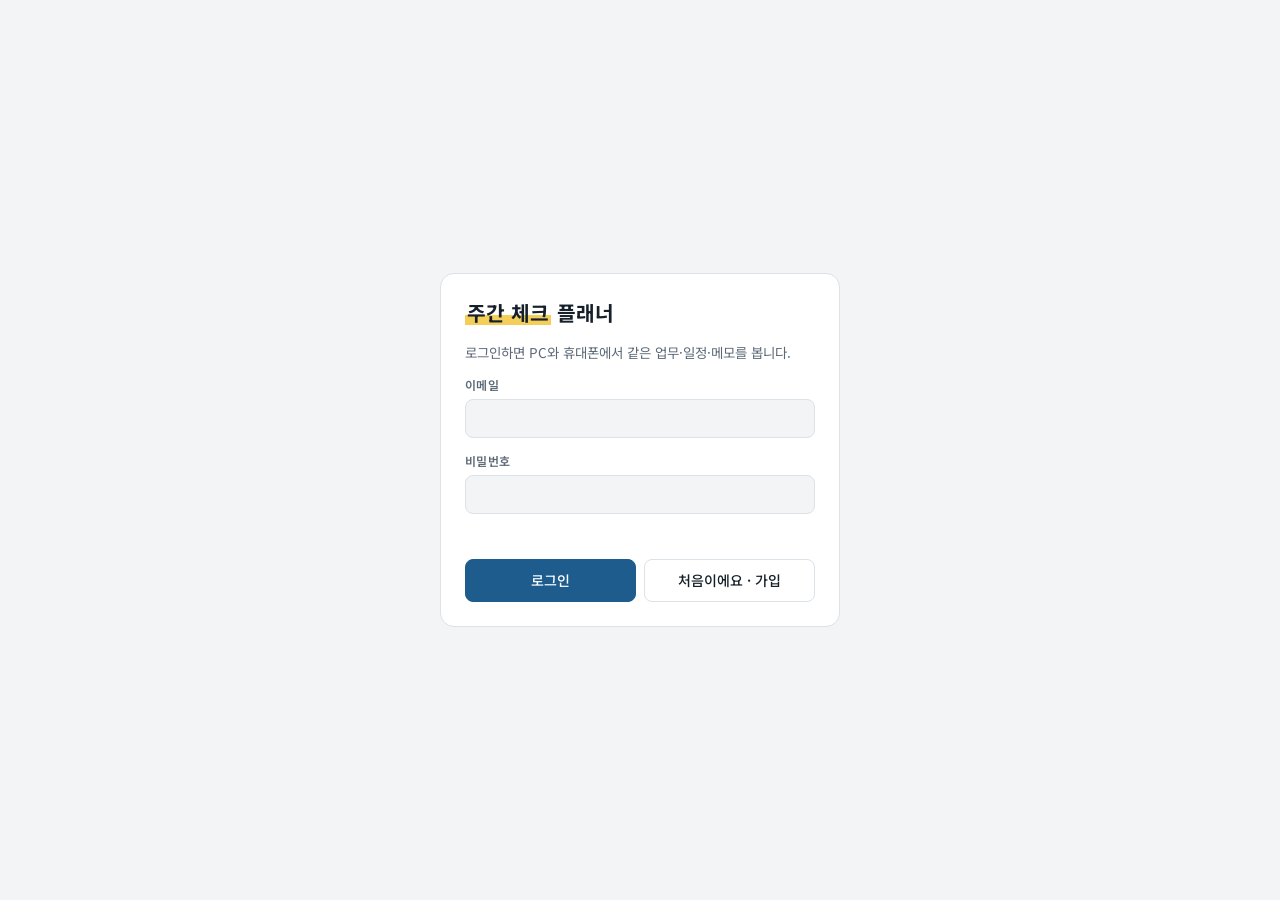
==== docs/index.html @ 3733f7dc "메모 디자인 개편과 리캡 정리본 형식 - 메모 입력창을 둥근 카드형으로, 버튼·목록을 둥글게 - 리캡 제안은 접혀 있다가 등록 버튼으로 펼침, 크기 축소 - 리캡 정리본 서식 표시" ====
<!doctype html>
<html lang="ko">
<head>
<meta charset="utf-8">
<meta name="viewport" content="width=device-width,initial-scale=1,viewport-fit=cover">
<title>주간 체크 플래너</title>
<meta name="description" content="업무·프로젝트·일정·회의 메모를 한곳에서. 마감 전부터 매주 체크리스트에 올라오는 플래너">
<meta name="theme-color" content="#f2f4f6" media="(prefers-color-scheme: light)">
<meta name="theme-color" content="#10151a" media="(prefers-color-scheme: dark)">
<link rel="manifest" href="manifest.webmanifest">
<link rel="icon" type="image/png" href="icons/icon-192.png">
<link rel="apple-touch-icon" href="icons/apple-touch-icon.png">
<meta name="apple-mobile-web-app-capable" content="yes">
<meta name="mobile-web-app-capable" content="yes">
<meta name="apple-mobile-web-app-status-bar-style" content="default">
<meta name="apple-mobile-web-app-title" content="체크 플래너">
<link rel="preconnect" href="https://fonts.googleapis.com">
<link rel="preconnect" href="https://fonts.gstatic.com" crossorigin>
<link rel="stylesheet" href="https://fonts.googleapis.com/css2?family=Noto+Sans+KR:wght@400;500;600;700&display=swap">
<link rel="stylesheet" href="styles.css">
</head>
<body>

<section class="auth" id="auth" hidden>
  <form class="auth-card" id="authForm" novalidate>
    <h1><span class="hl">주간 체크</span> 플래너</h1>
    <p>로그인하면 PC와 휴대폰에서 같은 업무·일정·메모를 봅니다.</p>
    <div class="field">
      <label for="a-email">이메일</label>
      <input type="email" id="a-email" autocomplete="username" required>
    </div>
    <div class="field">
      <label for="a-pw">비밀번호</label>
      <input type="password" id="a-pw" autocomplete="current-password" minlength="8" required>
    </div>
    <div class="auth-msg" id="authMsg" role="status"></div>
    <div class="auth-acts">
      <button type="submit" class="btn primary" id="authLogin">로그인</button>
      <button type="button" class="btn" id="authSignup">처음이에요 · 가입</button>
    </div>
  </form>
</section>

<div class="shell" id="main" hidden>
  <aside class="side" aria-label="메뉴">
    <div class="side-brand"><img src="icons/icon-192.png" alt="" width="28" height="28"><b>주간 체크 플래너</b></div>
    <button class="btn primary side-add js-add" type="button">+ 추가</button>
    <nav class="side-nav" aria-label="화면">
      <button type="button" data-view="home"><svg viewBox="0 0 24 24"><path d="M4 11l8-6.5 8 6.5"/><path d="M6 9.5V19h12V9.5"/></svg><span>홈</span></button>
      <button type="button" data-view="week"><svg viewBox="0 0 24 24"><path d="M4 6h16M4 12h10M4 18h7"/><path d="M15 17l2 2 4-4"/></svg><span>이번 주</span></button>
      <button type="button" data-view="calendar"><svg viewBox="0 0 24 24"><rect x="3.5" y="5" width="17" height="15" rx="2"/><path d="M3.5 10h17M8 3v4M16 3v4"/></svg><span>캘린더</span></button>
      <button type="button" data-view="memos"><svg viewBox="0 0 24 24"><path d="M4 5h16v11H9l-5 4z"/><path d="M8 9h8M8 12h5"/></svg><span>메모</span></button>
    </nav>
    <div class="side-sec">
      <div class="side-sec-head">
        <button type="button" class="side-sec-title" data-view="projects">프로젝트</button>
        <button type="button" class="side-plus" id="sideNewProject" aria-label="새 프로젝트" title="새 프로젝트">+</button>
      </div>
      <div class="side-projects" id="sideProjects"></div>
    </div>
    <div class="side-foot">
      <p class="sync-line"><span class="sync-dot js-sync-dot"></span><span class="js-sync-note">불러오는 중…</span></p>
      <button class="iconbtn js-settings" type="button" aria-label="설정" title="설정">
        <svg viewBox="0 0 24 24" stroke-linecap="round" stroke-linejoin="round"><circle cx="12" cy="12" r="3"/><path d="M19.4 15a1.7 1.7 0 0 0 .3 1.8l.1.1a2 2 0 1 1-2.8 2.8l-.1-.1a1.7 1.7 0 0 0-1.8-.3 1.7 1.7 0 0 0-1 1.5V21a2 2 0 1 1-4 0v-.1a1.7 1.7 0 0 0-1.1-1.5 1.7 1.7 0 0 0-1.8.3l-.1.1a2 2 0 1 1-2.8-2.8l.1-.1a1.7 1.7 0 0 0 .3-1.8 1.7 1.7 0 0 0-1.5-1H3a2 2 0 1 1 0-4h.1a1.7 1.7 0 0 0 1.5-1.1 1.7 1.7 0 0 0-.3-1.8l-.1-.1a2 2 0 1 1 2.8-2.8l.1.1a1.7 1.7 0 0 0 1.8.3H9a1.7 1.7 0 0 0 1-1.5V3a2 2 0 1 1 4 0v.1a1.7 1.7 0 0 0 1 1.5 1.7 1.7 0 0 0 1.8-.3l.1-.1a2 2 0 1 1 2.8 2.8l-.1.1a1.7 1.7 0 0 0-.3 1.8V9a1.7 1.7 0 0 0 1.5 1H21a2 2 0 1 1 0 4h-.1a1.7 1.7 0 0 0-1.5 1z"/></svg>
      </button>
    </div>
  </aside>

  <div class="mainarea">
    <header class="mtop">
      <div class="brand">
        <h1>주간 체크 플래너</h1>
        <p><span class="sync-dot js-sync-dot"></span><span class="js-sync-note">불러오는 중…</span></p>
      </div>
      <button class="iconbtn js-add" type="button" aria-label="추가" title="추가"><svg viewBox="0 0 24 24" stroke-linecap="round"><path d="M12 5v14M5 12h14"/></svg></button>
      <button class="iconbtn js-settings" type="button" aria-label="설정">
        <svg viewBox="0 0 24 24" stroke-linecap="round" stroke-linejoin="round"><circle cx="12" cy="12" r="3"/><path d="M19.4 15a1.7 1.7 0 0 0 .3 1.8l.1.1a2 2 0 1 1-2.8 2.8l-.1-.1a1.7 1.7 0 0 0-1.8-.3 1.7 1.7 0 0 0-1 1.5V21a2 2 0 1 1-4 0v-.1a1.7 1.7 0 0 0-1.1-1.5 1.7 1.7 0 0 0-1.8.3l-.1.1a2 2 0 1 1-2.8-2.8l.1-.1a1.7 1.7 0 0 0 .3-1.8 1.7 1.7 0 0 0-1.5-1H3a2 2 0 1 1 0-4h.1a1.7 1.7 0 0 0 1.5-1.1 1.7 1.7 0 0 0-.3-1.8l-.1-.1a2 2 0 1 1 2.8-2.8l.1.1a1.7 1.7 0 0 0 1.8.3H9a1.7 1.7 0 0 0 1-1.5V3a2 2 0 1 1 4 0v.1a1.7 1.7 0 0 0 1 1.5 1.7 1.7 0 0 0 1.8-.3l.1-.1a2 2 0 1 1 2.8 2.8l-.1.1a1.7 1.7 0 0 0-.3 1.8V9a1.7 1.7 0 0 0 1.5 1H21a2 2 0 1 1 0 4h-.1a1.7 1.7 0 0 0-1.5 1z"/></svg>
      </button>
    </header>

    <div id="banner" class="banner" hidden></div>

    <section id="view-home" class="view">
      <div class="page-head hello">
        <div><h1 id="dashHello">안녕하세요</h1><p id="dashDate"></p></div>
      </div>
      <div id="dashBody" class="home-grid"></div>
    </section>

    <section id="view-week" class="view" hidden>
      <div class="page-head"><h1>이번 주</h1></div>
      <div class="periodbar">
        <button class="navbtn" id="wkPrev" type="button" aria-label="이전 주">‹</button>
        <button class="navbtn" id="wkNext" type="button" aria-label="다음 주">›</button>
        <div class="period">
          <div class="period-label" id="wkLabel"></div>
          <div class="period-meta" id="wkMeta"></div>
        </div>
        <button class="btn ghost" id="wkToday" type="button">이번 주로</button>
      </div>
      <div id="weekBody" class="home-body"></div>
    </section>

    <section id="view-calendar" class="view" hidden>
      <div class="cal-head">
        <button class="btn ghost" id="mToday" type="button">오늘</button>
        <button class="navbtn" id="mPrev" type="button" aria-label="이전">‹</button>
        <button class="navbtn" id="mNext" type="button" aria-label="다음">›</button>
        <h1 class="cal-title" id="mLabel"></h1>
        <span class="spacer"></span>
        <div class="cal-filters" role="group" aria-label="표시할 항목">
          <label class="fchip f-todo"><input type="checkbox" data-cf="todo" checked><span>Todo</span></label>
          <label class="fchip f-event"><input type="checkbox" data-cf="event" checked><span>일정</span></label>
          <label class="fchip f-promo"><input type="checkbox" data-cf="promo"><span>프로모션</span></label>
        </div>
        <div class="seg" role="tablist" aria-label="보기">
          <button type="button" data-calview="month" aria-selected="true">월</button>
          <button type="button" data-calview="week" aria-selected="false">주</button>
        </div>
      </div>
      <div id="cal" class="mcal"></div>
      <div class="agenda" id="agenda"></div>
    </section>

    <section id="view-projects" class="view" hidden>
      <div id="projOverview"></div>
      <div id="projPage" hidden>
        <div class="ppage-head" id="projHead"></div>
        <div class="vtabs" role="tablist" aria-label="보기 방식">
          <button type="button" data-pview="dash" aria-selected="true">대시보드</button>
          <button type="button" data-pview="board" aria-selected="false">보드</button>
          <button type="button" data-pview="table" aria-selected="false">메인 테이블</button>
          <button type="button" data-pview="timeline" aria-selected="false">타임라인</button>
        </div>
        <div class="ptoolbar">
          <button class="btn primary" id="projNewTask" type="button">+ 새 업무</button>
          <input type="search" id="projSearch" placeholder="업무 검색 · #해시태그" aria-label="업무 검색">
          <label class="inline-check" for="hideDone" id="hideDoneWrap"><input type="checkbox" id="hideDone" checked><span>완료 숨기기</span></label>
        </div>
        <div id="projBody" class="proj-body"></div>
      </div>
    </section>

    <section id="view-memos" class="view" hidden>
      <div class="memo-layout" id="memoLayout">
        <aside class="memo-side">
          <button class="btn primary" id="memoNew" type="button">+ 새 메모</button>
          <div id="memoItems" class="memo-items"></div>
        </aside>
        <section class="memo-pane" id="memoPane" hidden>
          <div class="memo-head">
            <button class="navbtn back" id="memoBack" type="button" aria-label="메모 목록으로">‹</button>
            <input type="text" id="memoTitle" class="memo-title" maxlength="80" aria-label="메모 제목">
            <select id="memoProject" aria-label="연결 프로젝트"></select>
            <button class="linkbtn danger" id="memoDelete" type="button">메모 삭제</button>
          </div>
          <div id="memoRecaps" class="memo-recaps"></div>
          <div id="memoStream" class="memo-stream" aria-live="polite"></div>
          <div class="composer">
            <textarea id="memoInput" rows="2" aria-label="메모 입력 (엔터로 보내기, Shift+엔터로 줄바꿈)"></textarea>
            <div class="composer-bar">
              <button class="composer-tool" id="memoRecapCopy" type="button" title="Claude 데스크톱에 붙여 넣을 리캡 요청 문구를 복사합니다"><svg viewBox="0 0 24 24" aria-hidden="true"><path d="M12 5v14M5 12h14"/></svg><span>리캡 문구 복사</span></button>
              <span class="spacer"></span>
              <button class="send-btn" id="memoSend" type="button" aria-label="보내기" title="보내기 (엔터)" disabled><svg viewBox="0 0 24 24" aria-hidden="true"><path d="M12 19V5M6 11l6-6 6 6"/></svg></button>
            </div>
          </div>
          <div class="recap-hint" id="recapHint"></div>
        </section>
        <div class="memo-empty" id="memoEmpty">
          <div class="empty"><strong>회의하면서 바로 적어 두세요</strong><p>메모방을 하나 만들고 엔터만 치면 한 줄씩 쌓입니다. 각 줄은 업무나 일정으로 바로 보낼 수 있고, Claude에게 리캡을 부탁하면 정리와 등록 제안이 여기 붙습니다.</p></div>
        </div>
      </div>
    </section>
  </div>

  <nav class="bottom-nav" aria-label="화면">
    <button type="button" data-view="home"><svg viewBox="0 0 24 24"><path d="M4 11l8-6.5 8 6.5"/><path d="M6 9.5V19h12V9.5"/></svg><span>홈</span></button>
    <button type="button" data-view="week"><svg viewBox="0 0 24 24"><path d="M4 6h16M4 12h10M4 18h7"/><path d="M15 17l2 2 4-4"/></svg><span>이번 주</span></button>
    <button type="button" data-view="calendar"><svg viewBox="0 0 24 24"><rect x="3.5" y="5" width="17" height="15" rx="2"/><path d="M3.5 10h17M8 3v4M16 3v4"/></svg><span>캘린더</span></button>
    <button type="button" data-view="projects"><svg viewBox="0 0 24 24"><rect x="3.5" y="4" width="5" height="16" rx="1.5"/><rect x="10" y="4" width="5" height="10" rx="1.5"/><rect x="16.5" y="4" width="4" height="13" rx="1.5"/></svg><span>프로젝트</span></button>
    <button type="button" data-view="memos"><svg viewBox="0 0 24 24"><path d="M4 5h16v11H9l-5 4z"/><path d="M8 9h8M8 12h5"/></svg><span>메모</span></button>
  </nav>
</div>

<dialog id="sheet" aria-label="편집"></dialog>
<div id="toast" class="toast" role="status" hidden></div>

<script src="vendor/supabase.js"></script>
<script src="config.js"></script>
<script type="module" src="js/main.js"></script>
</body>
</html>
---- docs/styles.css ----
/* Layout: desktop = left sidebar (views + projects) and a fluid work area; phones = top bar,
   one column, bottom tab bar. Work-management look: colored groups, filled status cells,
   Google-style calendar grids. */
:root {
  --bg: #f2f4f6; --surface: #ffffff; --ink: #16202a; --muted: #5b6977; --line: #dbe2e8;
  --accent: #1d5c8c; --accent-ink: #ffffff; --soft: #e6eef5; --mark: #f3cf5a;
  --late: #bf3d2a; --late-soft: #fbe9e5; --ok: #2b7a52;
  --tag-teal: #127c86; --tag-amber: #b67b0c; --tag-rose: #c03d68; --tag-violet: #6648bd; --tag-slate: #56687a;
  --tag-blue: #2a66c2; --tag-green: #2f7f45; --tag-orange: #c45a17; --tag-brown: #85563a;
  --on-tag: #ffffff;
  --st-todo: #8a96a3; --st-doing: #2f72c4; --st-stuck: #cc4a40; --st-done: #23946c; --on-st: #ffffff;
  --sat: #2f6fc0; --sun: #c8402f;
  --f-body: "Noto Sans KR", "Apple SD Gothic Neo", "Malgun Gothic", system-ui, sans-serif;
  --f-mono: "Noto Sans KR", "Apple SD Gothic Neo", "Malgun Gothic", system-ui, sans-serif; /* one family everywhere; digits use tabular-nums */
  --r: 10px;
  color-scheme: light;
}
@media (prefers-color-scheme: dark) {
  :root {
    --bg: #10151a; --surface: #172028; --ink: #e5ebf0; --muted: #94a3b1; --line: #2a3641;
    --accent: #6ea9d9; --accent-ink: #0b1620; --soft: #1d2a35; --mark: #6f5a1a;
    --late: #f07b64; --late-soft: #3a211c; --ok: #62c38d;
    --tag-teal: #3fb4bd; --tag-amber: #e0a93a; --tag-rose: #e46a92; --tag-violet: #9b85ea; --tag-slate: #8fa1b3;
    --tag-blue: #6fa3ec; --tag-green: #69c07f; --tag-orange: #ee8f52; --tag-brown: #c99a78;
    --on-tag: #0d1419;
    --st-todo: #7d8a97; --st-doing: #5b98e6; --st-stuck: #e36a5f; --st-done: #3fb487; --on-st: #0b1620;
    --sat: #79a8e8; --sun: #f08a77;
    color-scheme: dark;
  }
}
* { box-sizing: border-box; }
html { -webkit-text-size-adjust: 100%; font-size: 15px; }
body { margin: 0; background: var(--bg); color: var(--ink); font-family: var(--f-body); font-size: 14px; line-height: 1.5; -webkit-tap-highlight-color: transparent; }
button, input, select, textarea { font: inherit; color: inherit; }
button { cursor: pointer; }
:focus-visible { outline: 2px solid var(--accent); outline-offset: 2px; }
[hidden] { display: none !important; }
h1, h2, h3, h4 { text-wrap: balance; }

/* ---------- primitives ---------- */
.btn { border: 1px solid var(--line); background: var(--surface); padding: 7px 14px; border-radius: 8px; font-weight: 500; }
.btn.primary { background: var(--accent); border-color: var(--accent); color: var(--accent-ink); }
.btn.ghost { background: transparent; }
.btn.danger { color: var(--late); border-color: var(--late); background: transparent; }
.btn.danger.armed { background: var(--late); color: var(--surface); }
.btn:disabled { opacity: .5; cursor: default; }
a.btn { text-decoration: none; color: var(--ink); display: inline-block; }
.iconbtn { width: 36px; height: 36px; border-radius: 8px; border: 1px solid var(--line); background: var(--surface); display: grid; place-items: center; padding: 0; flex: none; }
.iconbtn svg { width: 18px; height: 18px; stroke: var(--ink); fill: none; stroke-width: 1.8; }
.navbtn { width: 34px; height: 34px; border-radius: 8px; border: 1px solid var(--line); background: var(--surface); font-size: 1.1rem; line-height: 1; flex: none; }
.linkbtn { border: 0; background: none; padding: 2px 4px; color: var(--accent); font-size: .84rem; font-weight: 500; border-radius: 6px; }
.linkbtn:hover { text-decoration: underline; }
.linkbtn.danger { color: var(--late); }
.linkbtn.armed { background: var(--late); color: var(--surface); text-decoration: none; padding: 2px 8px; }
.quiet { color: var(--muted); font-size: .86rem; margin: 0; }
.quiet.center { text-align: center; padding: 24px 0; }
.spacer { flex: 1; }
.dot { flex: none; width: 8px; height: 8px; border-radius: 50%; background: var(--c, var(--tag-teal)); }
.dot.big { width: 12px; height: 12px; }
.dot.all { background: var(--muted); }
.pill { font-size: .74rem; padding: 1px 7px; border-radius: 999px; border: 1px solid var(--line); white-space: nowrap; }
.pill.weekly { border-color: var(--accent); color: var(--accent); }
.pill.proj, .pill.grp { background: var(--soft); color: var(--ink); }
.pill.st-doing { border-color: var(--st-doing); color: var(--st-doing); }
.pill.st-stuck { border-color: var(--st-stuck); color: var(--st-stuck); }
.pill.late { border-color: var(--late); color: var(--late); }
.pill.pr-3 { border-color: var(--late); color: var(--late); }
.pill.pr-2 { border-color: var(--tag-amber); color: var(--tag-amber); }
.pill.recap-pill { border-color: var(--tag-amber); color: var(--tag-amber); }
.dday { font-family: var(--f-mono); font-size: .76rem; padding: 1px 7px; border-radius: 999px; background: var(--soft); color: var(--ink); white-space: nowrap; }
.dday.late { background: var(--late); color: var(--surface); }
.dday.today { background: var(--mark); color: var(--ink); }
.banner { background: var(--soft); border: 1px solid var(--line); border-radius: var(--r); padding: 10px 14px; font-size: .88rem; margin-bottom: 14px; }
.banner.warn { background: var(--late-soft); border-color: var(--late); }
.toast { position: fixed; left: 50%; transform: translateX(-50%); bottom: calc(24px + env(safe-area-inset-bottom, 0px)); background: var(--ink); color: var(--bg); padding: 10px 16px; border-radius: 10px; font-size: .9rem; z-index: 50; max-width: calc(100vw - 32px); }
.empty { background: var(--surface); border: 1px dashed var(--line); border-radius: var(--r); padding: 28px 20px; text-align: center; color: var(--muted); display: grid; gap: 12px; justify-items: center; }
.empty strong { color: var(--ink); font-size: 1.02rem; }
.empty p { margin: 0; max-width: 52ch; }
.empty .acts { display: flex; gap: 8px; flex-wrap: wrap; justify-content: center; }
.inline-check { display: inline-flex; gap: 6px; align-items: center; font-size: .88rem; color: var(--muted); cursor: pointer; }
.inline-check input { accent-color: var(--accent); width: 16px; height: 16px; }
.c-teal { --c: var(--tag-teal); } .c-amber { --c: var(--tag-amber); } .c-rose { --c: var(--tag-rose); } .c-violet { --c: var(--tag-violet); } .c-slate { --c: var(--tag-slate); }
.c-blue { --c: var(--tag-blue); } .c-green { --c: var(--tag-green); } .c-orange { --c: var(--tag-orange); } .c-brown { --c: var(--tag-brown); }
* { font-variant-numeric: tabular-nums; }
.sync-dot { width: 7px; height: 7px; border-radius: 50%; background: var(--muted); flex: none; }
.sync-dot.ok { background: var(--ok); } .sync-dot.wait { background: var(--tag-amber); } .sync-dot.err { background: var(--late); }

/* ---------- shell ---------- */
.shell { min-height: 100dvh; }
.side { display: none; }
.bottom-nav { display: none; }
.mainarea { min-width: 0; padding-top: calc(16px + env(safe-area-inset-top, 0px)); padding-bottom: calc(40px + env(safe-area-inset-bottom, 0px)); padding-left: max(16px, env(safe-area-inset-left, 0px)); padding-right: max(16px, env(safe-area-inset-right, 0px)); }
.view { min-width: 0; }
.mtop { display: flex; align-items: center; gap: 10px; margin-bottom: 14px; }
.mtop .brand { flex: 1; min-width: 0; }
.mtop h1 { margin: 0; font-size: 1.15rem; font-weight: 700; }
.mtop p { margin: 0; color: var(--muted); font-size: .8rem; display: flex; align-items: center; gap: 6px; }
.page-head { display: flex; align-items: center; gap: 10px; margin-bottom: 16px; flex-wrap: wrap; }
.page-head h1, .page-head h2 { margin: 0; font-size: 1.5rem; font-weight: 700; letter-spacing: -.01em; }
.page-head.hello p { margin: 2px 0 0; color: var(--muted); }

@media (min-width: 900px) {
  .shell { display: grid; grid-template-columns: 250px minmax(0, 1fr); }
  .side { display: flex; flex-direction: column; gap: 14px; position: sticky; top: 0; height: 100dvh; overflow-y: auto; background: var(--surface); border-right: 1px solid var(--line); padding: 18px 12px 14px; }
  .mtop { display: none; }
  .mainarea { padding: 26px 32px 48px; }
}
.side-brand { display: flex; align-items: center; gap: 10px; padding: 0 6px; font-size: .98rem; }
.side-brand img { border-radius: 7px; }
.side-add { width: 100%; padding-block: 9px; }
.side-nav { display: grid; gap: 2px; }
.side-nav button, .side-proj { display: flex; align-items: center; gap: 10px; width: 100%; background: none; border: 0; padding: 8px 10px; border-radius: 8px; text-align: left; color: var(--ink); }
.side-nav svg { width: 18px; height: 18px; fill: none; stroke: currentColor; stroke-width: 1.8; stroke-linecap: round; stroke-linejoin: round; }
.side-nav button:hover, .side-proj:hover { background: var(--bg); }
.side-nav button[aria-current="true"], .side-proj.on { background: var(--soft); color: var(--accent); font-weight: 600; }
.side-sec { display: grid; gap: 2px; }
.side-sec-head { display: flex; align-items: center; padding: 0 4px 0 0; }
.side-sec-title { flex: 1; background: none; border: 0; text-align: left; font-size: .78rem; color: var(--muted); letter-spacing: .06em; padding: 6px 10px; font-weight: 600; border-radius: 6px; }
.side-sec-title[aria-current="true"] { color: var(--accent); }
.side-plus { width: 26px; height: 26px; border-radius: 6px; border: 1px solid var(--line); background: var(--surface); color: var(--muted); line-height: 1; }
.side-proj-name { flex: 1; min-width: 0; overflow: hidden; text-overflow: ellipsis; white-space: nowrap; }
.side-count { font-family: var(--f-mono); font-size: .74rem; color: var(--muted); }
.side-foot { margin-top: auto; display: flex; align-items: center; gap: 8px; padding: 8px 4px 0; border-top: 1px solid var(--line); }
.sync-line { flex: 1; margin: 0; font-size: .78rem; color: var(--muted); display: flex; align-items: center; gap: 6px; }

@media (max-width: 899px) {
  .mainarea { padding-bottom: calc(86px + env(safe-area-inset-bottom, 0px)); }
  .bottom-nav { display: grid; grid-template-columns: repeat(5, 1fr); position: fixed; left: 0; right: 0; bottom: 0; z-index: 30; background: var(--surface); border-top: 1px solid var(--line); padding: 6px max(6px, env(safe-area-inset-right, 0px)) calc(6px + env(safe-area-inset-bottom, 0px)) max(6px, env(safe-area-inset-left, 0px)); }
  .bottom-nav button { display: flex; flex-direction: column; align-items: center; gap: 2px; background: none; border: 0; padding: 6px 0; border-radius: 10px; font-size: 11px; color: var(--muted); }
  .bottom-nav svg { width: 22px; height: 22px; fill: none; stroke: currentColor; stroke-width: 1.8; stroke-linecap: round; stroke-linejoin: round; }
  .bottom-nav button[aria-current="true"] { color: var(--accent); background: var(--soft); font-weight: 600; }
  .toast { bottom: calc(86px + env(safe-area-inset-bottom, 0px)); }
}

/* ---------- task rows (이번 주, lists) ---------- */
.group { display: grid; gap: 6px; }
.group + .group { margin-top: 18px; }
.group-head { display: flex; align-items: baseline; gap: 8px; font-size: .8rem; font-weight: 600; letter-spacing: .06em; color: var(--muted); padding-left: 2px; }
.group-head .count { font-family: var(--f-mono); font-weight: 500; }
.group-head.late { color: var(--late); }
.group-note { font-weight: 400; letter-spacing: 0; }
.row { display: flex; align-items: center; gap: 12px; background: var(--surface); border: 1px solid var(--line); border-radius: var(--r); padding: 10px 12px; }
.row.late { border-color: color-mix(in srgb, var(--late) 45%, var(--line)); }
.check { flex: none; width: 24px; height: 24px; border-radius: 7px; border: 2px solid var(--muted); background: transparent; display: grid; place-items: center; padding: 0; transition: background .15s, border-color .15s; }
.check svg { width: 14px; height: 14px; stroke: var(--accent-ink); opacity: 0; }
.check[aria-pressed="true"] { background: var(--accent); border-color: var(--accent); }
.check[aria-pressed="true"] svg { opacity: 1; }
.check.weekly { border-radius: 50%; }
.row-main { flex: 1 1 auto; min-width: 0; cursor: pointer; }
.row-title { font-weight: 500; display: flex; align-items: center; gap: 8px; min-width: 0; }
.row-title span.t { overflow-wrap: anywhere; }
.row.is-checked .row-title span.t { color: var(--muted); }
.row.is-done .row-title span.t { text-decoration: line-through; color: var(--muted); }
.row-meta { display: flex; flex-wrap: wrap; gap: 4px 10px; color: var(--muted); font-size: .82rem; margin-top: 2px; font-variant-numeric: tabular-nums; align-items: center; }
.finish { flex: none; border: 1px solid var(--line); background: transparent; border-radius: 8px; padding: 5px 10px; font-size: .82rem; color: var(--muted); }
.finish:hover { color: var(--ok); border-color: var(--ok); }
.periodbar { display: flex; align-items: center; gap: 10px; flex-wrap: wrap; }
.period { flex: 1 1 220px; min-width: 0; }
.period-label { font-size: 1.1rem; font-weight: 600; }
.period-label .hl, .auth-card h1 .hl { background: linear-gradient(transparent 60%, var(--mark) 60%, var(--mark) 92%, transparent 92%); padding: 0 2px; }
.period-meta { color: var(--muted); font-size: .85rem; font-variant-numeric: tabular-nums; }
.wkno { font-family: var(--f-mono); font-size: .78rem; color: var(--muted); letter-spacing: .04em; }
.home-body { display: grid; gap: 22px; margin-top: 14px; }
.sched, .week-tasks { display: grid; gap: 6px; }
.day { display: grid; grid-template-columns: 52px minmax(0, 1fr); gap: 10px; align-items: start; }
.day-label { border: 1px solid var(--line); background: var(--surface); border-radius: 10px; padding: 6px 0; display: grid; justify-items: center; line-height: 1.15; }
.day-label .dow { font-size: 11px; color: var(--muted); }
.day-label .dow.sun { color: var(--sun); }
.day-label .dnum { font-family: var(--f-mono); font-size: 1.05rem; }
.day.is-today .day-label { background: var(--accent); border-color: var(--accent); color: var(--accent-ink); }
.day.is-today .day-label .dow { color: inherit; }
.day-list { display: grid; gap: 6px; min-width: 0; }
.day-list > .quiet { padding: 10px 0; }
.ev-row { display: flex; gap: 12px; align-items: flex-start; text-align: left; width: 100%; background: var(--surface); border: 1px solid var(--line); border-radius: var(--r); padding: 9px 12px; }
.ev-row.ext { background: transparent; border-style: dashed; cursor: default; }
.ev-time { font-family: var(--f-mono); font-size: .78rem; color: var(--muted); min-width: 84px; padding-top: 2px; font-variant-numeric: tabular-nums; }
.ev-main { display: grid; gap: 2px; min-width: 0; }
.ev-title { display: flex; gap: 8px; align-items: center; font-weight: 500; overflow-wrap: anywhere; }
.ev-meta { font-size: .8rem; color: var(--muted); }
.mini-row { display: flex; gap: 10px; align-items: center; width: 100%; text-align: left; border: 1px solid var(--line); background: var(--bg); border-radius: 8px; padding: 8px 10px; }
.mini-row.ext { border-style: dashed; cursor: default; }
.mini-row.done .mini-title { text-decoration: line-through; color: var(--muted); }
.mini-time { font-family: var(--f-mono); font-size: .76rem; color: var(--muted); min-width: 56px; }
.mini-title { flex: 1; min-width: 0; overflow-wrap: anywhere; }

/* ---------- dashboards ---------- */
.dash { display: grid; gap: 16px; }
.dash-top { display: grid; grid-template-columns: minmax(0, 1.35fr) minmax(0, 1fr); gap: 16px; }
.dash-row { display: grid; grid-template-columns: repeat(2, minmax(0, 1fr)); gap: 16px; }
.widget { background: var(--surface); border: 1px solid var(--line); border-radius: 12px; padding: 16px; display: grid; gap: 12px; align-content: start; min-width: 0; }
.widget h3 { margin: 0; font-size: 1rem; }
.widget h4, .sub-h { margin: 4px 0 0; font-size: .82rem; color: var(--muted); font-weight: 600; }
.wx-head { display: flex; align-items: center; gap: 8px; }
.wx-now { display: grid; grid-template-columns: auto 1fr; gap: 6px 14px; align-items: center; }
.wx-icon svg { width: 24px; height: 24px; fill: none; stroke: var(--accent); stroke-width: 1.6; stroke-linecap: round; stroke-linejoin: round; }
.wx-icon.big svg { width: 54px; height: 54px; }
.wx-temp { display: grid; }
.wx-temp > b { font-size: 2.2rem; line-height: 1.1; font-variant-numeric: tabular-nums; }
.wx-temp span { color: var(--muted); font-size: .88rem; }
.wx-range { grid-column: 1 / -1; font-size: .84rem; color: var(--muted); }
.wx-days { display: grid; grid-template-columns: repeat(3, 1fr); gap: 8px; }
.wx-day { background: var(--bg); border-radius: 10px; padding: 8px 4px; display: grid; justify-items: center; gap: 2px; font-size: .82rem; }
.wx-hl { font-variant-numeric: tabular-nums; }
.wx-pop { color: var(--muted); font-size: .74rem; }
.week-sum { display: flex; align-items: center; gap: 20px; flex-wrap: wrap; }
.ring { position: relative; width: 96px; height: 96px; flex: none; }
.ring svg { width: 100%; height: 100%; transform: rotate(-90deg); }
.ring circle { fill: none; stroke-width: 5; }
.ring-bg { stroke: var(--soft); }
.ring-fg { stroke: var(--accent); stroke-linecap: round; }
.ring b { position: absolute; inset: 0; display: grid; place-items: center; font-size: 1.25rem; font-variant-numeric: tabular-nums; }
.week-nums { display: grid; grid-template-columns: repeat(2, minmax(90px, auto)); gap: 8px 22px; }
.wn { display: grid; }
.wn b { font-size: 1.3rem; font-variant-numeric: tabular-nums; }
.wn span { font-size: .78rem; color: var(--muted); }
.wn.late b { color: var(--late); }
.hbars { display: grid; gap: 6px; }
.hbar { display: grid; grid-template-columns: minmax(80px, 200px) minmax(0, 1fr) 48px; gap: 12px; align-items: center; background: none; border: 0; padding: 6px; border-radius: 8px; text-align: left; }
button.hbar:hover { background: var(--bg); }
.hbar-label { display: flex; align-items: center; gap: 8px; min-width: 0; overflow: hidden; white-space: nowrap; text-overflow: ellipsis; font-size: .9rem; }
.hbar-num { font-family: var(--f-mono); font-size: .8rem; color: var(--muted); text-align: right; }
.battery { display: flex; align-items: stretch !important; height: 14px; border-radius: 4px; overflow: hidden; background: var(--soft); gap: 1px; min-width: 0; }
.battery .seg { font-size: 11px; color: var(--on-st); display: grid; place-items: center; min-width: 4px; }
.seg.st-todo, .sw.st-todo, .vbar-fill.st-todo { background: var(--st-todo); }
.seg.st-doing, .sw.st-doing { background: var(--st-doing); }
.seg.st-stuck, .sw.st-stuck { background: var(--st-stuck); }
.seg.st-done, .sw.st-done { background: var(--st-done); }
.kpis { display: grid; grid-template-columns: repeat(auto-fit, minmax(140px, 1fr)); gap: 12px; }
.kpi { background: var(--surface); border: 1px solid var(--line); border-radius: 12px; padding: 14px 16px; display: grid; gap: 2px; }
.kpi-label { font-size: .84rem; color: var(--muted); }
.kpi-num { font-size: 2rem; font-weight: 600; font-variant-numeric: tabular-nums; line-height: 1.2; }
.kpi.st-doing .kpi-num { color: var(--st-doing); } .kpi.st-stuck .kpi-num { color: var(--st-stuck); } .kpi.st-done .kpi-num { color: var(--st-done); }
.donut-wrap { display: flex; gap: 22px; align-items: center; flex-wrap: wrap; }
.donut circle { fill: none; stroke-width: 6; }
.donut-bg { stroke: var(--soft); }
.donut-seg.st-todo { stroke: var(--st-todo); } .donut-seg.st-doing { stroke: var(--st-doing); } .donut-seg.st-stuck { stroke: var(--st-stuck); } .donut-seg.st-done { stroke: var(--st-done); }
.donut-num { fill: var(--ink); font-size: 7px; font-weight: 700; text-anchor: middle; font-family: var(--f-body); }
.legend-list { list-style: none; margin: 0; padding: 0; display: grid; gap: 6px; min-width: 140px; }
.legend-list li { display: flex; gap: 8px; align-items: center; font-size: .88rem; }
.legend-list .sw { width: 12px; height: 12px; border-radius: 3px; }
.legend-list b { margin-left: auto; font-variant-numeric: tabular-nums; }
.vbars { display: flex; gap: 14px; align-items: stretch; }
.vbar { flex: 1; display: grid; grid-template-rows: auto 120px auto; justify-items: center; gap: 4px; }
.vbar b { font-variant-numeric: tabular-nums; }
.vbar-track { width: min(44px, 100%); background: var(--soft); border-radius: 6px; display: flex; align-items: flex-end; overflow: hidden; }
.vbar-fill { width: 100%; background: var(--st-todo); border-radius: 6px 6px 0 0; }
.vbar.late .vbar-fill { background: var(--late); } .vbar.now .vbar-fill { background: var(--st-doing); } .vbar.muted .vbar-fill { background: var(--line); }
.vbar-label { font-size: .78rem; color: var(--muted); }
.dash-late { display: grid; gap: 6px; }

/* ---------- projects ---------- */
.pcards { display: grid; grid-template-columns: repeat(auto-fill, minmax(260px, 1fr)); gap: 14px; }
.pcard { background: var(--surface); border: 1px solid var(--line); border-radius: 12px; padding: 16px; display: grid; gap: 10px; text-align: left; }
.pcard:hover { border-color: var(--accent); }
.pcard-head { display: flex; align-items: center; gap: 8px; }
.pcard-name { font-weight: 600; font-size: 1.05rem; overflow-wrap: anywhere; }
.pcard-meta { display: flex; flex-wrap: wrap; gap: 6px; align-items: center; font-size: .82rem; color: var(--muted); }
.pcard-next { font-size: .8rem; color: var(--muted); overflow: hidden; text-overflow: ellipsis; white-space: nowrap; }
.archived { margin-top: 20px; }
.archived summary { cursor: pointer; color: var(--muted); font-size: .9rem; margin-bottom: 10px; }
.ppage-head { display: flex; align-items: center; gap: 10px; flex-wrap: wrap; }
.ppage-head h2 { margin: 0; font-size: 1.5rem; font-weight: 700; overflow-wrap: anywhere; }
.vtabs { display: flex; gap: 2px; border-bottom: 1px solid var(--line); margin-top: 12px; overflow-x: auto; }
.vtabs button { background: none; border: 0; padding: 9px 14px; color: var(--muted); font-weight: 500; white-space: nowrap; border-radius: 8px 8px 0 0; }
.vtabs button:hover { color: var(--ink); background: var(--soft); }
.vtabs button[aria-selected="true"] { color: var(--ink); font-weight: 600; box-shadow: inset 0 -2px 0 var(--accent); }
.ptoolbar { display: flex; gap: 10px; align-items: center; flex-wrap: wrap; margin: 14px 0; }
.ptoolbar input[type=search] { flex: 0 1 260px; min-width: 0; border: 1px solid var(--line); background: var(--surface); border-radius: 8px; padding: 7px 12px; }
.proj-body { min-width: 0; }
.mtable { display: grid; gap: 28px; }
.mgroup { min-width: 0; }
.mg-head { display: flex; align-items: center; gap: 6px; margin-bottom: 6px; }
.mg-toggle { width: 28px; height: 28px; border: 0; background: none; color: var(--c); font-size: 1.15rem; border-radius: 6px; }
.mg-toggle:hover { background: var(--soft); }
.mg-name { color: var(--c); font-weight: 700; font-size: 1.08rem; border: 1px solid transparent; background: transparent; border-radius: 6px; padding: 2px 6px; min-width: 4ch; max-width: min(420px, 60vw); field-sizing: content; width: 14ch; }
@supports (field-sizing: content) { .mg-name { width: auto; } }
.mg-name:hover, .mg-name:focus { border-color: var(--line); background: var(--surface); }
.mg-name.static { width: auto; }
.mg-count { font-size: .82rem; color: var(--muted); }
.mgroup.collapsed .mg-head { padding: 8px 6px; background: var(--surface); border: 1px solid var(--line); border-left: 6px solid var(--c); border-radius: 8px; }
.mg-table { background: var(--surface); border: 1px solid var(--line); border-left: 6px solid var(--c); border-radius: 8px; overflow: hidden; }
.mgroup.drop-into .mg-table { outline: 2px solid var(--accent); outline-offset: 2px; }
.mrow { display: grid; grid-template-columns: 22px 34px minmax(200px, 1fr) 128px 100px 180px 124px; align-items: stretch; min-height: 42px; border-bottom: 1px solid var(--line); position: relative; }
.mrow > * { display: flex; align-items: center; min-width: 0; }
.mrow > * + * { border-left: 1px solid var(--line); }
.mrow > .grip + .check, .mrow > .grip + span { border-left: 0; }
.mhead { min-height: 34px; font-size: .78rem; color: var(--muted); }
.mhead > span { justify-content: center; }
.mhead > span:nth-child(3) { justify-content: flex-start; padding-left: 10px; }
.mrow .check { margin: auto; }
.grip { justify-content: center; color: var(--muted); opacity: .0; cursor: grab; touch-action: none; }
.grip svg { width: 8px; height: 14px; fill: currentColor; }
.mrow:hover .grip { opacity: .7; }
.mtitle { gap: 6px; padding: 4px 10px; flex-wrap: wrap; }
.mtitle-btn { border: 0; background: none; padding: 2px 0; text-align: left; font-weight: 500; overflow-wrap: anywhere; color: var(--ink); }
.mtitle-btn:hover { color: var(--accent); }
.memo-mark { font-size: 11px; color: var(--muted); border: 1px dashed var(--line); border-radius: 4px; padding: 0 4px; }
.mrow.is-done .mtitle-btn { text-decoration: line-through; color: var(--muted); }
.stcell, .prcell { appearance: none; -webkit-appearance: none; border: 0; border-radius: 0; width: 100%; height: 100%; text-align: center; text-align-last: center; font-weight: 600; font-size: .86rem; padding: 0 6px; cursor: pointer; }
.stcell.st-todo { background: var(--st-todo); color: var(--on-st); }
.stcell.st-doing { background: var(--st-doing); color: var(--on-st); }
.stcell.st-stuck { background: var(--st-stuck); color: var(--on-st); }
.stcell.st-done { background: var(--st-done); color: var(--on-st); }
.prcell { background: transparent; color: var(--muted); font-weight: 500; }
.prcell.pr-1 { background: color-mix(in srgb, var(--tag-slate) 22%, var(--surface)); color: var(--ink); }
.prcell.pr-2 { background: var(--tag-amber); color: var(--on-tag); }
.prcell.pr-3 { background: var(--tag-rose); color: var(--on-tag); }
.mperiod, .mdue { justify-content: center; gap: 6px; font-size: .82rem; color: var(--muted); font-variant-numeric: tabular-nums; padding: 0 8px; }
.period-chip { --fill: 100%; border-radius: 999px; padding: 2px 10px; font-size: .78rem; color: var(--on-tag); background: linear-gradient(90deg, var(--c) var(--fill), color-mix(in srgb, var(--c) 45%, var(--surface)) var(--fill)); white-space: nowrap; }
.madd { min-height: 38px; }
.madd input { border: 0; background: transparent; padding: 0 10px; width: 100%; height: 100%; color: var(--ink); }
.madd input::placeholder { color: var(--muted); }
.msum { min-height: 34px; border-bottom: 0; background: var(--bg); }
.msum .battery { grid-column: 4; margin: 8px; height: 18px; border-radius: 4px; }
.msum > :nth-child(-n+3) { border-left: 0; }
.mrow.drop-before::before, .mrow.drop-after::after { content: ""; position: absolute; left: 0; right: 0; height: 3px; background: var(--accent); z-index: 2; }
.mrow.drop-before::before { top: -2px; } .mrow.drop-after::after { bottom: -2px; }
.mrow.dragging, .card.dragging { opacity: .35; }
.drag-ghost { position: fixed; left: 0; top: 0; z-index: 80; pointer-events: none; background: var(--surface); box-shadow: 0 12px 28px rgba(0, 0, 0, .22); border-radius: 8px; opacity: .95; }
body.is-dragging { user-select: none; -webkit-user-select: none; cursor: grabbing; }
.mrow, .card { -webkit-touch-callout: none; }
.addgroup { justify-self: start; }
.board { display: grid; grid-template-columns: repeat(4, minmax(230px, 1fr)); gap: 12px; overflow-x: auto; padding-bottom: 8px; max-width: 100%; }
.col { background: var(--surface); border: 1px solid var(--line); border-radius: 10px; padding: 0 10px 10px; display: grid; align-content: start; gap: 8px; min-height: 180px; overflow: hidden; }
.col-head { display: flex; align-items: center; gap: 8px; margin: 0 -10px; padding: 9px 12px; color: var(--on-st); font-weight: 600; }
.col.st-todo .col-head { background: var(--st-todo); } .col.st-doing .col-head { background: var(--st-doing); } .col.st-stuck .col-head { background: var(--st-stuck); } .col.st-done .col-head { background: var(--st-done); }
.col-head .count { margin-left: auto; font-family: var(--f-mono); font-size: .8rem; }
.col.over { outline: 2px solid var(--accent); outline-offset: -2px; background: var(--soft); }
.cards { display: grid; gap: 8px; }
.card { background: var(--surface); border: 1px solid var(--line); border-left: 4px solid var(--c, var(--line)); border-radius: 8px; padding: 10px; display: grid; gap: 6px; cursor: grab; user-select: none; }
.card.is-done .card-title { text-decoration: line-through; color: var(--muted); }
.card-title { font-weight: 500; overflow-wrap: anywhere; }
.tl-wrap { display: grid; gap: 8px; }
.tl { --dw: 28px; overflow-x: auto; border: 1px solid var(--line); border-radius: 10px; background: var(--surface); max-width: 100%; }
.tl-row { display: grid; grid-template-columns: 200px calc(var(--days) * var(--dw)); border-bottom: 1px solid var(--line); min-height: 36px; }
.tl-label { position: sticky; left: 0; z-index: 2; background: var(--surface); border: 0; border-right: 1px solid var(--line); display: flex; gap: 6px; align-items: center; padding: 6px 10px; text-align: left; font-size: .85rem; min-width: 0; color: var(--ink); }
.tl-label .t { overflow: hidden; text-overflow: ellipsis; white-space: nowrap; }
.tl-head .tl-label { font-size: .74rem; color: var(--muted); background: var(--bg); }
.tl-group .tl-label { color: var(--c); font-weight: 700; }
.tl-group { min-height: 32px; background: color-mix(in srgb, var(--c) 6%, var(--surface)); }
.tl-track { position: relative; display: grid; grid-template-columns: repeat(var(--days), var(--dw)); }
.tl-head .tl-track { background: var(--bg); }
.tl-day { display: grid; justify-items: center; align-content: end; font-size: 11px; color: var(--muted); font-family: var(--f-mono); padding: 4px 0; }
.tl-day b { font-family: var(--f-body); font-size: 11px; color: var(--ink); }
.tl-day.wkend { background: color-mix(in srgb, var(--soft) 60%, transparent); }
.tl-day.today span { background: var(--accent); color: var(--accent-ink); border-radius: 4px; padding: 0 3px; }
.tl-now { position: absolute; top: 0; bottom: 0; width: 2px; background: var(--late); opacity: .6; }
.tl-bar { position: absolute; top: 7px; height: 22px; border-radius: 999px; border: 0; background: var(--c); color: var(--on-tag); padding: 0 10px; font-size: .74rem; text-align: left; white-space: nowrap; overflow: hidden; text-overflow: ellipsis; }
.tl-bar.point { border-radius: 50%; width: 14px !important; height: 14px; top: 11px; padding: 0; margin-left: calc(var(--dw) / 2 - 9px); }
.tl-bar.st-done { opacity: .4; }
.tl-bar.st-stuck { box-shadow: 0 0 0 2px var(--st-stuck); }

/* ---------- calendar ---------- */
.cal-head { display: flex; align-items: center; gap: 8px; margin-bottom: 14px; flex-wrap: wrap; }
.cal-title { margin: 0 0 0 6px; font-size: 1.4rem; font-weight: 700; }
.seg { display: inline-flex; border: 1px solid var(--line); border-radius: 8px; overflow: hidden; background: var(--surface); }
.seg button { border: 0; background: none; padding: 6px 14px; color: var(--muted); font-weight: 500; }
.seg button + button { border-left: 1px solid var(--line); }
.seg button[aria-selected="true"] { background: var(--soft); color: var(--accent); font-weight: 600; }
.mcal { background: var(--surface); border: 1px solid var(--line); border-radius: 12px; overflow: hidden; }
.mcal-dow { display: grid; grid-template-columns: repeat(7, minmax(0, 1fr)); border-bottom: 1px solid var(--line); }
.mcal-dow span { text-align: center; font-size: .76rem; color: var(--muted); padding: 7px 0; }
.mcal-dow .sat, .mnum.sat { color: var(--sat); } .mcal-dow .sun, .mnum.sun { color: var(--sun); }
.mweek { --plines: 0; display: grid; grid-template-columns: repeat(7, minmax(0, 1fr)); grid-template-rows: 30px repeat(var(--lanes), 22px) repeat(var(--plines), 16px) 20px; border-bottom: 1px solid var(--line); min-height: 132px; }
.mweek:last-child { border-bottom: 0; }
.mday { grid-row: 1 / -1; cursor: pointer; }
.mday + .mday, .mday ~ .mday { border-left: 1px solid var(--line); }
.mday.out { background: color-mix(in srgb, var(--bg) 55%, var(--surface)); }
.mday:hover { background: color-mix(in srgb, var(--soft) 50%, transparent); }
.mday.sel { box-shadow: inset 0 0 0 2px var(--accent); }
.mnum { grid-row: 1; align-self: center; justify-self: start; margin-left: 6px; font-size: .78rem; min-width: 24px; height: 24px; padding: 0 6px; border-radius: 999px; display: grid; place-items: center; pointer-events: none; font-variant-numeric: tabular-nums; }
.mweek .mday.out + .mnum, .mnum.dim { opacity: .5; }
.mday.today + .mnum { background: var(--accent); color: var(--accent-ink); font-weight: 700; }
.mitem { margin: 1px 3px; min-width: 0; height: 20px; display: flex; align-items: center; gap: 4px; border: 0; border-radius: 4px; padding: 0 6px; background: transparent; color: var(--ink); font-size: .76rem; text-align: left; overflow: hidden; white-space: nowrap; z-index: 1; }
.mitem:hover { background: var(--soft); }
.mitem.bar { background: var(--c); color: var(--on-tag); font-weight: 500; }
.mitem.bar:hover { filter: brightness(1.06); }
.mitem.bar.cont-l { border-top-left-radius: 0; border-bottom-left-radius: 0; margin-left: 0; }
.mitem.bar.cont-r { border-top-right-radius: 0; border-bottom-right-radius: 0; margin-right: 0; }
.mitem.k-ext.bar { background: color-mix(in srgb, var(--c) 28%, var(--surface)); color: var(--ink); }
.mi-title { overflow: hidden; text-overflow: ellipsis; min-width: 0; }
.mi-dot { width: 7px; height: 7px; border-radius: 50%; background: var(--c); flex: none; }
.k-ext .mi-dot { background: transparent; border: 1.5px solid var(--c); }
.mi-time { font-family: var(--f-mono); font-size: 11px; color: var(--muted); flex: none; }
.mi-check { width: 12px; height: 12px; border: 1.5px solid var(--c); border-radius: 3px; flex: none; display: grid; place-items: center; font-size: 9px; line-height: 1; color: var(--c); }
.mitem.done .mi-title { text-decoration: line-through; color: var(--muted); }
.mmore { margin: 0 3px; border: 0; background: none; font-size: 11px; color: var(--muted); text-align: left; padding: 0 6px; z-index: 1; border-radius: 4px; }
.mmore:hover { background: var(--soft); color: var(--ink); }
.agenda { margin-top: 16px; display: grid; gap: 10px; }
.daylist-head { display: flex; align-items: center; gap: 8px; }
.daylist-head h3 { margin: 0; font-size: 1rem; }
.wcal { background: var(--surface); border: 1px solid var(--line); border-radius: 12px; overflow: hidden; }
.wc-head, .wc-allday { display: grid; grid-template-columns: 60px repeat(7, minmax(0, 1fr)); }
.wc-head { border-bottom: 1px solid var(--line); }
.wc-day { border: 0; background: none; padding: 8px 0 6px; display: grid; justify-items: center; gap: 2px; }
.wc-dow { font-size: .74rem; color: var(--muted); }
.wc-num { font-size: 1.25rem; min-width: 36px; height: 36px; border-radius: 50%; display: grid; place-items: center; font-variant-numeric: tabular-nums; }
.wc-day.today .wc-num { background: var(--accent); color: var(--accent-ink); font-weight: 700; }
.wc-day.today .wc-dow { color: var(--accent); }
.wc-allday { grid-auto-rows: 22px; padding: 3px 0; border-bottom: 1px solid var(--line); min-height: 28px; }
.wc-label { grid-row: 1 / span var(--rows, 1); font-size: 11px; color: var(--muted); display: grid; place-items: center; }
.wc-scroll { max-height: 64vh; overflow-y: auto; }
.wc-grid { display: grid; grid-template-columns: 60px repeat(7, minmax(0, 1fr)); height: calc(var(--hour) * 24); }
.wc-hours { display: grid; grid-template-rows: repeat(24, var(--hour)); }
.wc-hours span { font-size: 11px; color: var(--muted); text-align: right; padding-right: 8px; transform: translateY(-7px); white-space: nowrap; }
.wc-col { position: relative; border-left: 1px solid var(--line); background: repeating-linear-gradient(to bottom, transparent 0, transparent calc(var(--hour) - 1px), var(--line) calc(var(--hour) - 1px), var(--line) var(--hour)); cursor: pointer; }
.wc-col.wkend { background-color: color-mix(in srgb, var(--bg) 40%, transparent); }
.wc-ev { position: absolute; border: 0; border-radius: 6px; background: var(--c); color: var(--on-tag); font-size: .74rem; text-align: left; padding: 3px 6px; overflow: hidden; display: flex; flex-direction: column; gap: 0; line-height: 1.25; z-index: 1; box-shadow: 0 0 0 1px var(--surface); }
.wc-ev.k-ext { background: color-mix(in srgb, var(--c) 28%, var(--surface)); color: var(--ink); }
.wc-ev-title { font-weight: 600; overflow: hidden; text-overflow: ellipsis; }
.wc-ev-time { opacity: .9; font-size: 11px; }
.wc-now { position: absolute; left: 0; right: 0; height: 2px; background: var(--late); z-index: 2; pointer-events: none; }
.wc-now::before { content: ""; position: absolute; left: -5px; top: -4px; width: 10px; height: 10px; border-radius: 50%; background: var(--late); }

/* ---------- memos ---------- */
.memo-layout { display: grid; grid-template-columns: 260px minmax(0, 1fr); gap: 14px; align-items: start; }
.memo-side { display: grid; gap: 8px; position: sticky; top: 10px; }
.memo-items { display: grid; gap: 6px; max-height: 70vh; overflow-y: auto; }
.memo-item { display: grid; gap: 2px; text-align: left; border: 1px solid var(--line); background: var(--surface); border-radius: 10px; padding: 9px 11px; }
.memo-item.on { border-color: var(--accent); background: var(--soft); }
.mi-top { display: flex; align-items: center; gap: 6px; }
.memo-item .mi-title { font-weight: 600; flex: 1; min-width: 0; overflow-wrap: anywhere; }
.mi-meta { font-size: .78rem; color: var(--muted); overflow: hidden; text-overflow: ellipsis; white-space: nowrap; }
.memo-pane { display: grid; gap: 10px; background: var(--surface); border: 1px solid var(--line); border-radius: 14px; padding: 12px; min-width: 0; }
.memo-head { display: flex; gap: 8px; align-items: center; flex-wrap: wrap; }
.memo-head .back { display: none; }
.memo-title { flex: 1 1 200px; min-width: 0; font-size: 1.1rem; font-weight: 600; border: 1px solid transparent; background: transparent; border-radius: 8px; padding: 4px 8px; }
.memo-title:hover, .memo-title:focus { border-color: var(--line); background: var(--bg); }
.memo-head select { border: 1px solid var(--line); background: var(--bg); border-radius: 8px; padding: 5px 8px; font-size: .85rem; max-width: 46%; }
.memo-stream { display: grid; align-content: start; gap: 2px; max-height: 58vh; min-height: 200px; overflow-y: auto; padding: 4px 2px; border-top: 1px solid var(--line); }
.day-sep { justify-self: center; font-family: var(--f-mono); font-size: 11px; color: var(--muted); background: var(--bg); border-radius: 999px; padding: 2px 10px; margin: 10px 0 4px; }
.entry { display: grid; grid-template-columns: 46px minmax(0, 1fr); gap: 8px; padding: 6px 4px; border-radius: 8px; }
.entry:hover { background: var(--bg); }
.entry-time { font-family: var(--f-mono); font-size: .74rem; color: var(--muted); padding-top: 3px; }
.entry-text { white-space: pre-wrap; overflow-wrap: anywhere; }
.entry.sent .entry-text { color: var(--muted); }
.entry-acts { display: flex; gap: 4px; flex-wrap: wrap; opacity: 0; transition: opacity .12s; }
.entry:hover .entry-acts, .entry:focus-within .entry-acts, .entry.sent .entry-acts { opacity: 1; }
@media (hover: none) { .entry-acts { opacity: 1; } .grip { opacity: .5; } }
.composer { display: flex; gap: 8px; align-items: flex-end; }
.composer textarea { flex: 1; min-width: 0; resize: none; border: 1px solid var(--line); background: var(--bg); border-radius: 10px; padding: 9px 11px; line-height: 1.45; max-height: 180px; }
.send-btn { width: 44px; height: 40px; padding: 0; display: grid; place-items: center; flex: none; }
.send-btn svg { width: 20px; height: 20px; fill: none; stroke: currentColor; stroke-width: 2; stroke-linecap: round; stroke-linejoin: round; }
.recap-hint { font-size: .8rem; color: var(--muted); display: flex; gap: 6px; flex-wrap: wrap; align-items: center; }
.memo-empty .empty { padding: 40px 20px; }
.memo-recaps { display: grid; gap: 8px; }
.memo-recaps:empty { display: none; }
.recap { border: 1px solid color-mix(in srgb, var(--tag-amber) 50%, var(--line)); background: color-mix(in srgb, var(--tag-amber) 7%, var(--surface)); border-radius: 12px; padding: 10px 12px; display: grid; gap: 10px; }
.recap summary { display: flex; gap: 8px; align-items: center; cursor: pointer; font-size: .88rem; list-style: none; }
.recap summary::-webkit-details-marker { display: none; }
.recap-tag { font-weight: 700; color: var(--tag-amber); }
.recap-summary { white-space: pre-wrap; font-size: .92rem; overflow-wrap: anywhere; }
.recap > .linkbtn { justify-self: end; }
.props { display: grid; gap: 8px; }
.prop { display: grid; grid-template-columns: 20px auto minmax(0, 1fr); gap: 8px; align-items: start; background: var(--surface); border: 1px solid var(--line); border-radius: 10px; padding: 8px 10px; }
.prop input[type=checkbox] { margin-top: 7px; width: 17px; height: 17px; accent-color: var(--accent); }
.prop > .pill { margin-top: 5px; }
.prop.settled { opacity: .6; }
.pill.kind-task { border-color: var(--tag-teal); color: var(--tag-teal); }
.pill.kind-event { border-color: var(--tag-violet); color: var(--tag-violet); }
.prop-fields { display: grid; gap: 6px; min-width: 0; }
.prop-title { border: 1px solid var(--line); background: var(--bg); border-radius: 8px; padding: 6px 8px; width: 100%; font-weight: 500; }
.prop-line { display: flex; gap: 8px; flex-wrap: wrap; align-items: flex-end; }
.prop-field { display: grid; gap: 2px; font-size: 11px; color: var(--muted); min-width: 0; }
.prop-line input, .prop-line select { border: 1px solid var(--line); background: var(--bg); border-radius: 8px; padding: 4px 8px; font-size: .85rem; min-width: 0; color: var(--ink); }
.prop-hint { font-size: .74rem; color: var(--muted); }
.prop-note { font-size: .8rem; color: var(--muted); white-space: pre-wrap; }
.prop-note.ok { color: var(--ok); font-weight: 600; }
.gpick { display: flex; gap: 6px; flex-wrap: wrap; min-width: 0; }
.gpick select, .gpick input { flex: 1 1 140px; }

/* ---------- dialogs ---------- */
dialog { border: 1px solid var(--line); border-radius: 14px; background: var(--surface); color: var(--ink); padding: 0; width: min(560px, calc(100vw - 32px)); max-height: calc(100dvh - 32px); }
dialog::backdrop { background: rgba(10, 16, 22, .45); }
.ed { display: grid; gap: 14px; padding: 20px; }
.ed h2 { margin: 0; font-size: 1.1rem; }
.field { display: grid; gap: 5px; min-width: 0; }
.field > label, .field > .lbl { font-size: .8rem; font-weight: 600; color: var(--muted); letter-spacing: .03em; }
.field input[type=text], .field input[type=date], .field input[type=time], .field input[type=number], .field input[type=email], .field input[type=password], .field select, .field textarea, .gpick select, .gpick input { border: 1px solid var(--line); background: var(--bg); border-radius: 8px; padding: 8px 10px; width: 100%; color: var(--ink); }
.field textarea { min-height: 64px; resize: vertical; }
.two { display: grid; grid-template-columns: 1fr 1fr; gap: 12px; }
.leadrow { display: flex; gap: 8px; }
.leadrow select { flex: 1; }
.leadrow input { width: 90px !important; flex: none; }
.toggle { display: flex; gap: 10px; align-items: flex-start; background: var(--soft); border-radius: 10px; padding: 10px 12px; cursor: pointer; }
.toggle input { margin-top: 4px; width: 17px; height: 17px; accent-color: var(--accent); }
.toggle b { display: block; font-weight: 600; }
.toggle small { color: var(--muted); font-size: .82rem; }
.swatches { display: flex; gap: 8px; flex-wrap: wrap; }
.swatches label { width: 26px; height: 26px; border-radius: 50%; cursor: pointer; display: grid; place-items: center; position: relative; background: var(--c); }
.swatches input { position: absolute; opacity: 0; pointer-events: none; }
.swatches label:has(input:checked) { box-shadow: 0 0 0 2px var(--surface), 0 0 0 4px var(--ink); }
.swatches label:has(input:focus-visible) { outline: 2px solid var(--accent); outline-offset: 4px; }
.hint { font-size: .84rem; background: var(--bg); border-radius: 8px; padding: 9px 11px; border: 1px solid var(--line); }
.ed-actions { display: flex; gap: 8px; flex-wrap: wrap; align-items: center; }
.ed-actions .spacer { flex: 1; }
.chips { display: flex; flex-wrap: wrap; gap: 6px; }
.chip-check { display: inline-flex; align-items: center; gap: 6px; border: 1px solid var(--line); border-radius: 999px; padding: 4px 10px; font-size: .84rem; cursor: pointer; background: var(--bg); }
.chip-check:has(input:checked) { border-color: var(--accent); background: var(--soft); color: var(--accent); }
.chip-check input { accent-color: var(--accent); margin: 0; }
.choose { display: grid; grid-template-columns: repeat(3, 1fr); gap: 10px; }
.choose-btn { border: 1px solid var(--line); background: var(--bg); border-radius: 12px; padding: 22px 8px; font-weight: 600; font-size: 1rem; }
.choose-btn:hover { border-color: var(--accent); color: var(--accent); }
.set-sec { display: grid; gap: 8px; padding-top: 14px; border-top: 1px solid var(--line); }
.set-sec h3 { margin: 0; font-size: .8rem; letter-spacing: .06em; color: var(--muted); font-weight: 600; }
.set-sec h4 { margin: 6px 0 0; font-size: .9rem; }
.set-sec p { margin: 0; font-size: .88rem; }
.set-sec .acts { display: flex; gap: 8px; flex-wrap: wrap; }
.set-msg { font-size: .84rem; color: var(--muted); }
.set-msg.err { color: var(--late); }
.set-small { font-size: .8rem; color: var(--muted); margin: 0; }
.feed { display: grid; gap: 8px; }
.feed-url { width: 100%; border: 1px solid var(--line); background: var(--bg); border-radius: 8px; padding: 7px 9px; font-family: var(--f-mono); font-size: .74rem; }
.how summary { cursor: pointer; font-size: .84rem; color: var(--accent); }
.how ol { margin: 6px 0 0; padding-left: 18px; font-size: .82rem; display: grid; gap: 4px; }
.cal-list { display: grid; gap: 6px; }
.cal-row { display: flex; gap: 8px; align-items: center; border: 1px solid var(--line); border-radius: 8px; padding: 7px 10px; }
.cal-info { flex: 1; min-width: 0; }
.cal-name { display: flex; gap: 6px; align-items: center; font-weight: 500; }
.cal-add { display: grid; grid-template-columns: 1fr 2fr auto auto; gap: 6px; }
.cal-add input, .cal-add select { border: 1px solid var(--line); background: var(--bg); border-radius: 8px; padding: 6px 8px; min-width: 0; }

/* ---------- auth ---------- */
.auth { min-height: 100dvh; display: grid; place-items: center; padding-top: calc(24px + env(safe-area-inset-top, 0px)); padding-bottom: calc(24px + env(safe-area-inset-bottom, 0px)); padding-left: max(16px, env(safe-area-inset-left, 0px)); padding-right: max(16px, env(safe-area-inset-right, 0px)); }
.auth-card { width: min(400px, 100%); background: var(--surface); border: 1px solid var(--line); border-radius: 14px; padding: 24px; display: grid; gap: 14px; }
.auth-card h1 { margin: 0; font-size: 1.35rem; }
.auth-card > p { margin: 0; color: var(--muted); font-size: .9rem; }
.auth-acts { display: flex; gap: 8px; flex-wrap: wrap; }
.auth-acts .btn { flex: 1 1 140px; padding-block: 10px; }
.auth-msg { font-size: .86rem; min-height: 1.3em; }
.auth-msg.err { color: var(--late); }

/* ---------- smaller screens ---------- */
@media (max-width: 1100px) {
  .mrow { grid-template-columns: 22px 34px minmax(180px, 1fr) 116px 92px 0 116px; }
  .mrow > .mperiod, .mhead > span:nth-child(6) { display: none; }
}
@media (max-width: 760px) {
  .dash-top, .dash-row { grid-template-columns: minmax(0, 1fr); }
  .memo-layout { grid-template-columns: minmax(0, 1fr); }
  .memo-layout .memo-pane, .memo-layout .memo-empty { display: none; }
  .memo-layout.show-pane .memo-side { display: none; }
  .memo-layout.show-pane .memo-pane:not([hidden]) { display: grid; }
  .memo-head .back { display: grid; place-items: center; }
  .memo-stream { max-height: none; min-height: 40vh; }
  .memo-side { position: static; }
  .memo-items { max-height: none; }
  /* table rows become two-line cards */
  .mhead { display: none; }
  .mrow:not(.madd):not(.msum) { grid-template-columns: 22px 30px minmax(0, 1fr) minmax(0, 1fr); grid-template-areas: "grip check title title" "grip . status due"; min-height: 0; padding: 6px 0; row-gap: 6px; }
  .mrow > * + * { border-left: 0; }
  .mrow .grip { grid-area: grip; opacity: .5; }
  .mrow .check { grid-area: check; }
  .mrow .mtitle { grid-area: title; padding: 2px 8px 0 4px; }
  .mrow .stcell { grid-area: status; height: 30px; border-radius: 6px; margin-left: 4px; }
  .mrow .prcell { display: none; }
  .mrow .mdue { grid-area: due; justify-content: flex-start; }
  .madd, .msum { grid-template-columns: 0 0 1fr 0 0 0 0; }
  .msum { grid-template-columns: 1fr; }
  .msum > :nth-child(-n+3) { display: none; }
  .msum .battery { grid-column: 1; }
  .board { grid-template-columns: repeat(4, minmax(76vw, 1fr)); scroll-snap-type: x mandatory; }
  .col { scroll-snap-align: start; }
  .tl { --dw: 24px; }
  .tl-row { grid-template-columns: 120px calc(var(--days) * var(--dw)); }
  .cal-add { grid-template-columns: 1fr 1fr; }
  .cal-add input[type=url] { grid-column: 1 / -1; order: -1; }
  .choose-btn { padding: 18px 4px; }
  .two { grid-template-columns: 1fr; }
  .hbar { grid-template-columns: minmax(70px, 120px) minmax(0, 1fr) 40px; }
}
@media (max-width: 640px) {
  .page-head h1, .page-head h2, .ppage-head h2 { font-size: 1.3rem; }
  .cal-title { font-size: 1.15rem; width: 100%; order: -1; margin: 0; }
  .mweek { grid-template-rows: 24px repeat(var(--lanes), 17px) repeat(var(--plines), 14px) 17px; min-height: 90px; }
  .mnum { font-size: 11px; min-width: 20px; height: 20px; margin-left: 2px; padding: 0 4px; }
  .mitem { height: 16px; margin: 1px 1px; padding: 0 3px; font-size: 11px; letter-spacing: -.02em; border-radius: 3px; }
  .mitem .mi-time, .mitem .mi-dot { display: none; }
  .mitem:not(.bar):not(.k-task) { background: color-mix(in srgb, var(--c) 18%, var(--surface)); }
  .mi-check { width: 9px; height: 9px; border-width: 1.2px; font-size: 7px; }
  .mmore { font-size: 11px; padding: 0 2px; }
  .wc-head, .wc-allday, .wc-grid { grid-template-columns: 40px repeat(7, minmax(0, 1fr)); }
  .wc-hours span { font-size: 11px; padding-right: 3px; letter-spacing: -.03em; }
  .wc-num { font-size: 1rem; min-width: 28px; height: 28px; }
  .wc-ev { font-size: 11px; padding: 2px 3px; }
  .day { grid-template-columns: 44px minmax(0, 1fr); }
  .ev-time { min-width: 64px; }
  .kpi-num { font-size: 1.6rem; }
}
@media (prefers-reduced-motion: reduce) { * { transition: none !important; } }

/* ---------- calendar filters, emphasis, promotions ---------- */
.cal-filters { display: inline-flex; gap: 6px; flex-wrap: wrap; }
.fchip { display: inline-flex; align-items: center; gap: 6px; border: 1px solid var(--line); background: var(--surface); border-radius: 999px; padding: 5px 12px 5px 8px; font-size: .86rem; cursor: pointer; color: var(--muted); user-select: none; }
.fchip input { appearance: none; -webkit-appearance: none; width: 14px; height: 14px; border-radius: 4px; border: 1.5px solid var(--muted); margin: 0; display: grid; place-items: center; }
.fchip input:checked { background: var(--accent); border-color: var(--accent); }
.fchip input:checked::after { content: ""; width: 7px; height: 4px; border: 2px solid var(--accent-ink); border-top: 0; border-right: 0; transform: rotate(-45deg) translate(1px, -1px); }
.fchip:has(input:checked) { color: var(--ink); border-color: color-mix(in srgb, var(--accent) 45%, var(--line)); background: var(--soft); }
.fchip:has(input:focus-visible) { outline: 2px solid var(--accent); outline-offset: 2px; }
/* own timed events (meetings, reports) carry a tinted background so they stand out */
.mitem.k-event:not(.bar) { background: color-mix(in srgb, var(--c) 20%, var(--surface)); font-weight: 600; }
.mitem.k-event:not(.bar):hover { background: color-mix(in srgb, var(--c) 30%, var(--surface)); }
.mitem.k-event:not(.bar) .mi-time { color: var(--ink); opacity: .75; }
.mitem.k-ext:not(.bar) { font-weight: 400; color: var(--muted); }
/* promotions: quiet, a thin underline instead of a filled bar */
.mitem.k-promo, .mitem.k-promo.bar { background: transparent; color: var(--muted); font-weight: 400; font-size: 11px; border-radius: 0; height: 15px; margin-top: 0; box-shadow: inset 0 -2px 0 color-mix(in srgb, var(--c) 55%, transparent); }
.mitem.k-promo:hover { background: color-mix(in srgb, var(--c) 8%, transparent); filter: none; }
.mitem.k-promo.tentative { box-shadow: inset 0 -2px 0 color-mix(in srgb, var(--c) 30%, transparent); font-style: italic; }
.wc-allday .mitem.k-promo { height: 16px; }
.mini-row.promo { background: transparent; border-style: dotted; color: var(--muted); }
.promo-info { display: grid; gap: 8px; }
.promo-row { display: grid; grid-template-columns: 56px 1fr; gap: 8px; font-size: .9rem; }
.promo-row .lbl { color: var(--muted); font-size: .8rem; font-weight: 600; }
.promo-memo { white-space: pre-wrap; font-size: .88rem; background: var(--bg); border: 1px solid var(--line); border-radius: 8px; padding: 9px 11px; overflow-wrap: anywhere; }
/* repeat options in the event editor */
.checks-row { display: flex; gap: 18px; flex-wrap: wrap; }
.recur-box { display: grid; gap: 12px; background: var(--bg); border: 1px solid var(--line); border-radius: 10px; padding: 12px; }
.recur-box .hint { background: var(--surface); }
.weekdays .chip-check { min-width: 40px; justify-content: center; }
.weekdays .chip-check input, .monthmode .chip-check input { position: absolute; opacity: 0; pointer-events: none; }
.chip-check { position: relative; }
.chip-check:has(input:focus-visible) { outline: 2px solid var(--accent); outline-offset: 2px; }
.del-choices { display: flex; flex-wrap: wrap; gap: 8px; align-items: center; background: var(--late-soft); border: 1px solid var(--late); border-radius: 10px; padding: 10px; }
@media (max-width: 640px) {
  .cal-filters { width: 100%; order: 5; }
  .mitem.k-promo, .mitem.k-promo.bar { font-size: 11px; height: 13px; margin-top: 0; }
  .mitem.k-event:not(.bar) { font-weight: 500; }
}

/* ---------- home: one grid so card edges line up across rows ---------- */
.home-grid { display: grid; grid-template-columns: minmax(0, 1.6fr) minmax(0, 1fr); gap: 14px; align-items: stretch; }
.home-grid > .span2 { grid-column: 1 / -1; }
.home-grid .widget { padding: 14px 16px; gap: 10px; }
.home-grid .row { padding: 7px 10px; gap: 10px; }
.home-grid .row .check { width: 20px; height: 20px; border-radius: 6px; }
.home-grid .row-meta { margin-top: 0; }
.home-grid .group { gap: 5px; }
.home-grid .mini-row { padding: 6px 10px; }
.home-grid .ev-row { padding: 7px 10px; }
.home-grid .ring { width: 80px; height: 80px; }
.home-grid .ring b { font-size: 1.1rem; }
.home-grid .wn b { font-size: 1.15rem; }
.page-head.hello { margin-bottom: 12px; }
.page-head.hello h1 { font-size: 1.35rem; }
@media (max-width: 760px) { .home-grid { grid-template-columns: minmax(0, 1fr); } }

/* weather card */
.wx { cursor: pointer; transition: border-color .15s; }
.wx:hover { border-color: color-mix(in srgb, var(--accent) 50%, var(--line)); }
.wx-compare { font-size: .86rem; color: var(--ink); }
.wx-compare b.up { color: var(--sun); } .wx-compare b.down { color: var(--sat); }
.wx-tip { margin-top: auto; display: flex; gap: 8px; align-items: center; background: var(--soft); border-radius: 8px; padding: 8px 10px; font-size: .86rem; }
.wx-tip .wx-icon svg { width: 18px; height: 18px; }
.wx-more { font-size: 11px; color: var(--muted); text-align: right; }
/* weather detail sheet */
.wxd { display: grid; gap: 16px; padding: 18px 20px; }
.wxd h2 { margin: 0; font-size: 1.1rem; }
.wxd-sub { color: var(--muted); font-size: .86rem; margin-top: -10px; }
.wxd-hours { overflow-x: auto; border: 1px solid var(--line); border-radius: 12px; padding: 8px 0 6px; }
.wxd-hours svg { display: block; }
.wxd-hours text { font-family: var(--f-body); }
.wxd-week { display: grid; grid-template-columns: repeat(2, minmax(0, 1fr)); gap: 6px 10px; }
.wxd-day { display: grid; grid-template-columns: 54px 1fr 1fr auto; align-items: center; gap: 6px; padding: 8px 10px; border-radius: 10px; }
.wxd-day.today { background: var(--soft); }
.wxd-day.past { opacity: .7; }
.wxd-name b { display: block; font-size: .95rem; }
.wxd-name span { font-size: 11px; color: var(--muted); }
.wxd-name.sun b { color: var(--sun); } .wxd-name.sat b { color: var(--sat); }
.wxd-half { display: flex; align-items: center; gap: 4px; font-size: 11px; color: var(--sat); justify-content: flex-end; }
.wxd-half .wx-icon svg { width: 24px; height: 24px; }
.wxd-temp { font-variant-numeric: tabular-nums; white-space: nowrap; font-size: .95rem; }
.wxd-temp .lo { color: var(--sat); } .wxd-temp .hi { color: var(--sun); }
.wxd-note { font-size: 11px; color: var(--muted); }
@media (max-width: 640px) { .wxd-week { grid-template-columns: minmax(0, 1fr); } }

.wx-compare b { font-size: inherit; font-weight: 600; }
dialog:has(.wxd) { width: min(780px, calc(100vw - 32px)); }

/* iPhone Safari zooms the whole page when a field under 16px gets focus, which makes the
   layout look like it spills off screen. Phones get 16px fields everywhere. */
@media (max-width: 899px), (pointer: coarse) {
  input:not([type=checkbox]):not([type=radio]), select, textarea { font-size: 16px !important; }
  .stcell { height: 32px; }
  .prop-line input, .prop-line select { padding: 5px 8px; }
}
@media (max-width: 640px) {
  .prop { grid-template-columns: 20px auto 1fr; row-gap: 8px; }
  .prop-fields { grid-column: 1 / -1; }
  .prop-line { display: grid; grid-template-columns: repeat(2, minmax(0, 1fr)); gap: 8px; }
  .prop-field input, .prop-field select, .prop-field .gpick { width: 100%; }
  .prop-field:has(.gpick) { grid-column: 1 / -1; }
}

/* ---------- sheet close button ---------- */
dialog { position: fixed; }
.sheet-x { position: absolute; top: 12px; right: 12px; width: 34px; height: 34px; border-radius: 50%; border: 0; background: transparent; display: grid; place-items: center; z-index: 2; color: var(--muted); }
.sheet-x:hover { background: var(--soft); color: var(--ink); }
.sheet-x svg { width: 18px; height: 18px; fill: none; stroke: currentColor; stroke-width: 2; stroke-linecap: round; }
.sheet-x:focus:not(:focus-visible) { outline: none; }
.ed > h2, .wxd > h2 { padding-right: 40px; }

/* ---------- status sections, hashtags, board cards ---------- */
.mgroup.st-todo { --c: var(--st-todo); } .mgroup.st-doing { --c: var(--st-doing); } .mgroup.st-stuck { --c: var(--st-stuck); } .mgroup.st-done { --c: var(--st-done); }
.tl-group.st-todo { --c: var(--st-todo); } .tl-group.st-doing { --c: var(--st-doing); } .tl-group.st-stuck { --c: var(--st-stuck); } .tl-group.st-done { --c: var(--st-done); }
.tag { border: 0; background: color-mix(in srgb, var(--accent) 10%, transparent); color: var(--accent); border-radius: 999px; padding: 0 7px; font-size: .76rem; line-height: 1.6; white-space: nowrap; }
.tag:hover { background: color-mix(in srgb, var(--accent) 20%, transparent); }
.pill.tagpill { border: 0; background: color-mix(in srgb, var(--accent) 10%, transparent); color: var(--accent); }
.card { border-left-width: 1px; }
.card-proj { display: inline-flex; align-items: center; gap: 6px; align-self: start; justify-self: start; font-size: .76rem; font-weight: 600; color: var(--ink); background: color-mix(in srgb, var(--c) 16%, var(--surface)); border-radius: 999px; padding: 1px 9px 1px 7px; max-width: 100%; overflow: hidden; text-overflow: ellipsis; white-space: nowrap; }
.card-proj .dot { background: var(--c); }
.col.focus { animation: col-flash 1.4s ease-out 1; }
@keyframes col-flash { 0%, 40% { box-shadow: 0 0 0 3px var(--accent); } 100% { box-shadow: 0 0 0 0 transparent; } }
button.kpi { text-align: left; cursor: pointer; font: inherit; color: inherit; }
button.kpi:hover { border-color: var(--accent); }
.kpi-go { font-size: 11px; color: var(--muted); margin-top: 2px; }
button.kpi:hover .kpi-go { color: var(--accent); }
.prop-field.wide { flex: 1 1 100%; }
.prop-field.wide input { width: 100%; }
@media (max-width: 640px) { .prop-field.wide { grid-column: 1 / -1; } }
@media (prefers-reduced-motion: reduce) { .col.focus { animation: none; box-shadow: 0 0 0 3px var(--accent); } }

/* ---------- keep wide children inside their column (iPhone) ----------
   Grid items default to min-width: auto, so one stubborn child (iOS date inputs refuse to
   shrink) widened the whole memo pane past the screen. Tracks are pinned with minmax(0, 1fr)
   and children may shrink. */
.memo-pane, .memo-stream, .recap, .props, .prop-fields, .memo-recaps, .entry-body, .ed, .field, .widget, .group { grid-template-columns: minmax(0, 1fr); }
.memo-pane > *, .recap > *, .props > *, .prop-fields > *, .prop-line > *, .ed > *, .field > * { min-width: 0; max-width: 100%; }
.entry { grid-template-columns: 46px minmax(0, 1fr); }
.entry-text, .recap-summary, .prop-note { overflow-wrap: anywhere; word-break: break-word; }
input[type=date], input[type=time] { min-width: 0; max-width: 100%; box-sizing: border-box; }
/* iOS Safari only: its native date/time boxes keep their own width; flatten them. */
@supports (-webkit-touch-callout: none) {
  input[type=date], input[type=time] { -webkit-appearance: none; appearance: none; display: block; width: 100%; min-height: 2.3em; text-align: left; }
  input[type=date]::-webkit-date-and-time-value, input[type=time]::-webkit-date-and-time-value { text-align: left; }
}

/* ---------- one-line titles in lists: long titles end in "…" (full title on tap / hover) ---------- */
.row-title span.t, .mini-title, .ev-title > span:last-child, .mtitle-btn, .memo-item .mi-title, .hbar-label > span:last-child {
  min-width: 0; overflow: hidden; text-overflow: ellipsis; white-space: nowrap; overflow-wrap: normal;
}
.row-title, .ev-title, .ev-main { min-width: 0; }
.mtitle { flex-wrap: nowrap; overflow: hidden; }
.mtitle-btn { flex: 0 1 auto; }
.mtitle > :not(.mtitle-btn) { flex: none; }
/* board cards keep up to two lines */
.card-title { display: -webkit-box; -webkit-line-clamp: 2; line-clamp: 2; -webkit-box-orient: vertical; overflow: hidden; }

/* ---------- memo: rounded, airy composer (card with a soft two-tone outline) ---------- */
:root { --glow-a: #3fd0e8; --glow-b: #a98bf5; }
.memo-pane { border-radius: 18px; padding: 16px; gap: 12px; }
.memo-stream { border-top: 0; }
.composer {
  display: grid; gap: 6px; align-items: stretch;
  border: 1.5px solid transparent; border-radius: 18px; padding: 12px 12px 10px 16px;
  background: linear-gradient(var(--surface), var(--surface)) padding-box,
              linear-gradient(120deg, var(--glow-a), var(--glow-b)) border-box;
  box-shadow: 0 6px 22px -8px color-mix(in srgb, var(--glow-b) 45%, transparent), 0 2px 10px -6px color-mix(in srgb, var(--glow-a) 50%, transparent);
  transition: box-shadow .2s ease;
}
.composer:focus-within { box-shadow: 0 8px 28px -8px color-mix(in srgb, var(--glow-b) 60%, transparent), 0 2px 14px -4px color-mix(in srgb, var(--glow-a) 55%, transparent); }
.composer textarea {
  border: 0; background: transparent; border-radius: 0; padding: 2px 0; min-height: 52px; max-height: 220px;
  line-height: 1.6; color: var(--ink); outline: none; box-shadow: none;
}
.composer textarea:focus { outline: none; box-shadow: none; }
.composer-bar { display: flex; align-items: center; gap: 6px; min-width: 0; }
.composer-tool {
  display: inline-flex; align-items: center; gap: 6px; border: 0; background: transparent; color: var(--ink);
  font-size: .86rem; font-weight: 500; padding: 6px 10px 6px 6px; border-radius: 999px; margin-left: -6px;
}
.composer-tool:hover { background: var(--bg); }
.composer-tool svg { width: 18px; height: 18px; fill: none; stroke: currentColor; stroke-width: 1.8; stroke-linecap: round; }
.send-btn {
  width: 34px; height: 34px; padding: 0; border: 0; border-radius: 50%; display: grid; place-items: center; flex: none;
  background: var(--accent); color: var(--accent-ink); transition: background .15s ease, transform .1s ease;
}
.send-btn:disabled { background: color-mix(in srgb, var(--muted) 22%, var(--surface)); color: var(--muted); opacity: 1; cursor: default; }
.send-btn:not(:disabled):active { transform: scale(.94); }
.send-btn svg { width: 18px; height: 18px; fill: none; stroke: currentColor; stroke-width: 2; stroke-linecap: round; stroke-linejoin: round; }
.recap-hint { padding: 0 6px; font-size: .78rem; }

/* rounded controls around the memo */
#memoNew { border-radius: 999px; padding: 9px 16px; }
.memo-items { gap: 6px; }
.memo-item { border-radius: 14px; padding: 10px 14px; transition: background .12s ease, border-color .12s ease; }
.memo-item:hover { background: var(--bg); }
.memo-item.on { background: var(--ink); border-color: var(--ink); color: var(--surface); }
.memo-item.on .mi-meta { color: color-mix(in srgb, var(--surface) 70%, transparent); }
.memo-title { border-radius: 999px; padding: 5px 12px; }
.memo-head select { border-radius: 999px; padding: 6px 12px; }
.memo-head .linkbtn.danger { border-radius: 999px; padding: 5px 12px; }
.memo-head .linkbtn.danger:hover { background: color-mix(in srgb, var(--late) 10%, transparent); }
.day-sep { border: 1px solid var(--line); background: var(--surface); }
.entry { border-radius: 12px; padding: 7px 8px; }
.entry-acts .linkbtn { border: 1px solid var(--line); border-radius: 999px; padding: 2px 11px; color: var(--ink); background: var(--surface); font-size: .78rem; }
.entry-acts .linkbtn:hover { border-color: var(--ink); }
.recap { border-radius: 16px; }
.memo-items { overflow-x: hidden; }
.memo-item { min-width: 0; }
.memo-item .mi-top, .memo-item .mi-meta { min-width: 0; }
.recap .btn, .memo-pane .btn { border-radius: 999px; padding: 7px 16px; }
.recap .prop, .recap input, .recap select { border-radius: 10px; }

/* ---------- recap v2: sectioned write-up + compact proposals that open on demand ---------- */
.chip { display: inline-flex; align-items: center; gap: 4px; border: 1px solid var(--line); background: var(--surface); color: var(--ink); border-radius: 999px; padding: 3px 11px; font-size: .78rem; font-weight: 500; white-space: nowrap; }
.chip:hover { border-color: var(--ink); }
.chip.primary { background: var(--accent); border-color: var(--accent); color: var(--accent-ink); }
.recap { gap: 8px; padding: 12px 14px; }
.recap-body { display: grid; gap: 4px; font-size: .86rem; line-height: 1.6; }
.rb-h { margin: 8px 0 0; font-size: .86rem; font-weight: 700; color: var(--ink); }
.rb-h:first-child { margin-top: 2px; }
.rb-sh { margin: 4px 0 0; font-size: .8rem; font-weight: 600; color: var(--tag-amber); }
.rb-p { margin: 0; }
.rb-list, .rb-sub { margin: 0; padding-left: 18px; display: grid; gap: 1px; }
.rb-list > li::marker { color: var(--muted); }
.rb-sub { padding-left: 16px; list-style: circle; color: color-mix(in srgb, var(--ink) 85%, var(--muted)); }
.recap-share { display: flex; justify-content: flex-end; }
.props-h { margin-top: 6px; }
.props { gap: 6px; }
.prop { grid-template-columns: 16px minmax(0, 1fr); gap: 4px 8px; padding: 7px 10px; border-radius: 12px; align-items: center; }
.prop input[type=checkbox] { margin: 0; width: 15px; height: 15px; }
.prop > .pill { margin-top: 0; }
.prop-head { display: flex; align-items: center; gap: 8px; min-width: 0; }
.prop-head .pill { flex: none; font-size: .7rem; }
.prop-text { flex: 1; min-width: 0; display: grid; }
.prop-name { font-size: .86rem; font-weight: 600; white-space: nowrap; overflow: hidden; text-overflow: ellipsis; }
.prop-meta { font-size: .74rem; color: var(--muted); white-space: nowrap; overflow: hidden; text-overflow: ellipsis; }
.prop-state { flex: none; font-size: .74rem; color: var(--muted); font-weight: 600; }
.prop-state.ok { color: var(--ok); }
.prop-toggle { flex: none; }
.prop-toggle[aria-expanded="true"] { background: var(--bg); }
.prop-fields { grid-column: 2 / -1; gap: 6px; padding-top: 6px; border-top: 1px dashed var(--line); margin-top: 2px; }
.prop-fields[hidden] { display: none; }
.prop-title { font-size: .84rem; padding: 4px 8px; border-radius: 8px; }
.prop-field { font-size: 10.5px; }
.prop-line { gap: 6px; }
.prop-line input, .prop-line select { font-size: .8rem; padding: 3px 7px; border-radius: 8px; height: 28px; }
.prop-hint, .prop-note { font-size: .72rem; }
.prop-acts { display: flex; justify-content: flex-end; }
.recap .ed-actions .btn { padding: 5px 14px; font-size: .82rem; }
@media (max-width: 640px) {
  .prop { grid-template-columns: 16px minmax(0, 1fr); }
  .prop-fields { grid-column: 1 / -1; zoom: .86; } /* inputs stay 16px for iOS (no auto zoom) but render smaller */
  .prop-line { grid-template-columns: repeat(2, minmax(0, 1fr)); }
  .prop-line input, .prop-line select { height: 34px; }
  .recap-body { font-size: .84rem; }
}

/* mobile top bar: + as an icon button the size of the settings button */
.mtop .js-add.iconbtn { background: var(--accent); border-color: var(--accent); color: var(--accent-ink); }
.mtop .js-add.iconbtn svg { stroke: var(--accent-ink); stroke-width: 2.2; }
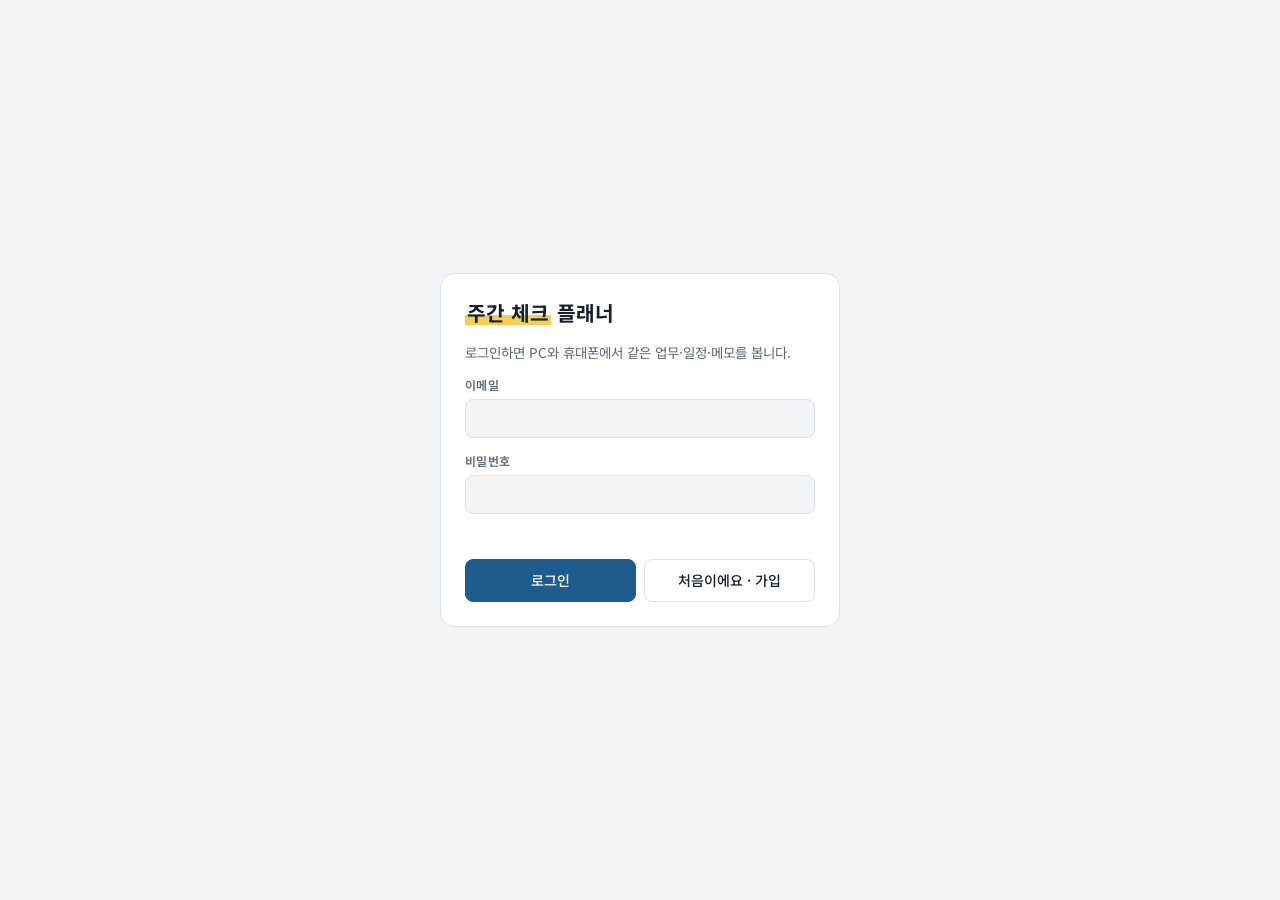
==== commit fffdc44f: "Add Gemini AI recap and live translation tab (v23) - ai-recap Edge Function: Gemini free tier turns " ====
--- a/docs/index.html
+++ b/docs/index.html
@@ -9,7 +9,7 @@
 <meta name="theme-color" content="#10151a" media="(prefers-color-scheme: dark)">
 <link rel="manifest" href="manifest.webmanifest">
 <link rel="icon" type="image/png" href="icons/icon-192.png">
-<link rel="apple-touch-icon" href="icons/apple-touch-icon.png">
+<link rel="apple-touch-icon" sizes="180x180" href="icons/apple-touch-icon-v2.png">
 <meta name="apple-mobile-web-app-capable" content="yes">
 <meta name="mobile-web-app-capable" content="yes">
 <meta name="apple-mobile-web-app-status-bar-style" content="default">
@@ -50,6 +50,7 @@
       <button type="button" data-view="week"><svg viewBox="0 0 24 24"><path d="M4 6h16M4 12h10M4 18h7"/><path d="M15 17l2 2 4-4"/></svg><span>이번 주</span></button>
       <button type="button" data-view="calendar"><svg viewBox="0 0 24 24"><rect x="3.5" y="5" width="17" height="15" rx="2"/><path d="M3.5 10h17M8 3v4M16 3v4"/></svg><span>캘린더</span></button>
       <button type="button" data-view="memos"><svg viewBox="0 0 24 24"><path d="M4 5h16v11H9l-5 4z"/><path d="M8 9h8M8 12h5"/></svg><span>메모</span></button>
+      <button type="button" data-view="translate"><svg viewBox="0 0 24 24"><path d="M3.5 5.5h9M8 3.5v2M5.5 5.5c.6 3 2.6 5.4 5.6 6.4M10.6 5.5c-.6 3-2.6 5.4-5.6 6.4"/><path d="M12.5 20.5l4-9 4 9M14 17.3h5"/></svg><span>번역</span></button>
     </nav>
     <div class="side-sec">
       <div class="side-sec-head">
@@ -159,7 +160,7 @@
           <div class="composer">
             <textarea id="memoInput" rows="2" aria-label="메모 입력 (엔터로 보내기, Shift+엔터로 줄바꿈)"></textarea>
             <div class="composer-bar">
-              <button class="composer-tool" id="memoRecapCopy" type="button" title="Claude 데스크톱에 붙여 넣을 리캡 요청 문구를 복사합니다"><svg viewBox="0 0 24 24" aria-hidden="true"><path d="M12 5v14M5 12h14"/></svg><span>리캡 문구 복사</span></button>
+              <button class="composer-tool ai" id="memoAiRecap" type="button" title="Gemini가 이 메모를 회의 정리본과 등록 제안으로 바꿉니다"><svg viewBox="0 0 24 24" aria-hidden="true"><path d="M12 3c.6 4.6 3.4 7.4 9 9-5.6 1.6-8.4 4.4-9 9-.6-4.6-3.4-7.4-9-9 5.6-1.6 8.4-4.4 9-9z"/></svg><span>AI 리캡</span></button>
               <span class="spacer"></span>
               <button class="send-btn" id="memoSend" type="button" aria-label="보내기" title="보내기 (엔터)" disabled><svg viewBox="0 0 24 24" aria-hidden="true"><path d="M12 19V5M6 11l6-6 6 6"/></svg></button>
             </div>
@@ -171,6 +172,50 @@
         </div>
       </div>
     </section>
+    <section id="view-translate" class="view" hidden>
+      <div class="page-head lt-head">
+        <h2>실시간 번역</h2>
+        <span class="spacer"></span>
+        <div class="seg" id="tlSrc" role="tablist" aria-label="말하는 언어">
+          <button type="button" data-lang="en">English</button><button type="button" data-lang="ja">日本語</button><button type="button" data-lang="ko">한국어</button>
+        </div>
+      </div>
+      <div class="lt-opts">
+        <span class="lt-label">번역</span>
+        <div class="chips" id="tlTargets">
+          <label class="chip-check"><input type="checkbox" value="ko">한국어</label>
+          <label class="chip-check"><input type="checkbox" value="ja">日本語</label>
+          <label class="chip-check"><input type="checkbox" value="en">English</label>
+        </div>
+        <span class="spacer"></span>
+        <button class="btn ghost lt-fs" id="tlFsDown" type="button" aria-label="글자 작게">가−</button>
+        <button class="btn ghost lt-fs" id="tlFsUp" type="button" aria-label="글자 크게">가+</button>
+      </div>
+      <div class="lt-log" id="tlLog" aria-live="polite">
+        <div class="lt-empty" id="tlEmpty"><strong>회의 중에 켜 두세요</strong><p>듣기를 누르면 말하는 내용이 자막으로 흐르고, 말이 잠깐 멈출 때마다 한 문장씩 정리되며 번역이 붙습니다. 끝나면 메모로 저장해 AI 리캡으로 정리할 수 있습니다.</p></div>
+      </div>
+      <div class="lt-dock">
+        <button class="lt-mic" id="tlMic" type="button" aria-label="듣기 시작"><svg viewBox="0 0 24 24"><rect x="9" y="2.5" width="6" height="11.5" rx="3"/><path d="M5 10a7 7 0 0 0 14 0M12 17v4"/></svg><span>듣기</span></button>
+        <p class="lt-status" id="tlStatus">대기 중</p>
+        <button class="btn primary" id="tlSave" type="button" disabled>메모로 저장</button>
+        <button class="btn ghost" id="tlOpenMemo" type="button" hidden>메모 열기</button>
+        <button class="btn ghost" id="tlClear" type="button">새 회의</button>
+      </div>
+      <details class="lt-settings">
+        <summary>번역 설정</summary>
+        <div class="lt-grid">
+          <label>번역 엔진<select id="tlEngine"><option value="google">무료 (키 없음, Google 웹 번역)</option><option value="azure">Azure Translator 무료 키 (월 200만 자)</option></select></label>
+          <label>문장 끊는 기준<select id="tlPause"><option value="900">짧게 0.9초</option><option value="1300">보통 1.3초</option><option value="2000">길게 2초</option></select></label>
+          <div id="tlAzure" class="lt-azure" hidden>
+            <label>Azure 키<input type="password" id="tlAzKey" autocomplete="off"></label>
+            <label>Azure 지역<input type="text" id="tlAzRegion" autocomplete="off" placeholder="koreacentral"></label>
+          </div>
+          <label class="lt-check"><input type="checkbox" id="tlPreview"> 말하는 중에도 번역 미리보기</label>
+          <label class="lt-check"><input type="checkbox" id="tlWake"> 듣는 동안 화면 꺼짐 방지</label>
+        </div>
+        <p class="quiet">무료 엔진이 막히면 MyMemory(하루 약 5천 자)로 넘어갑니다. 번역 기록과 키는 이 기기에만 저장되고, 메모로 저장한 것만 동기화됩니다. 아이폰은 설정 › Siri › 받아쓰기가 켜져 있어야 합니다.</p>
+      </details>
+    </section>
   </div>
 
   <nav class="bottom-nav" aria-label="화면">
@@ -179,6 +224,7 @@
     <button type="button" data-view="calendar"><svg viewBox="0 0 24 24"><rect x="3.5" y="5" width="17" height="15" rx="2"/><path d="M3.5 10h17M8 3v4M16 3v4"/></svg><span>캘린더</span></button>
     <button type="button" data-view="projects"><svg viewBox="0 0 24 24"><rect x="3.5" y="4" width="5" height="16" rx="1.5"/><rect x="10" y="4" width="5" height="10" rx="1.5"/><rect x="16.5" y="4" width="4" height="13" rx="1.5"/></svg><span>프로젝트</span></button>
     <button type="button" data-view="memos"><svg viewBox="0 0 24 24"><path d="M4 5h16v11H9l-5 4z"/><path d="M8 9h8M8 12h5"/></svg><span>메모</span></button>
+      <button type="button" data-view="translate"><svg viewBox="0 0 24 24"><path d="M3.5 5.5h9M8 3.5v2M5.5 5.5c.6 3 2.6 5.4 5.6 6.4M10.6 5.5c-.6 3-2.6 5.4-5.6 6.4"/><path d="M12.5 20.5l4-9 4 9M14 17.3h5"/></svg><span>번역</span></button>
   </nav>
 </div>
 
--- a/docs/styles.css
+++ b/docs/styles.css
@@ -125,7 +125,7 @@
 
 @media (max-width: 899px) {
   .mainarea { padding-bottom: calc(86px + env(safe-area-inset-bottom, 0px)); }
-  .bottom-nav { display: grid; grid-template-columns: repeat(5, 1fr); position: fixed; left: 0; right: 0; bottom: 0; z-index: 30; background: var(--surface); border-top: 1px solid var(--line); padding: 6px max(6px, env(safe-area-inset-right, 0px)) calc(6px + env(safe-area-inset-bottom, 0px)) max(6px, env(safe-area-inset-left, 0px)); }
+  .bottom-nav { display: grid; grid-template-columns: repeat(6, 1fr); position: fixed; left: 0; right: 0; bottom: 0; z-index: 30; background: var(--surface); border-top: 1px solid var(--line); padding: 6px max(6px, env(safe-area-inset-right, 0px)) calc(6px + env(safe-area-inset-bottom, 0px)) max(6px, env(safe-area-inset-left, 0px)); }
   .bottom-nav button { display: flex; flex-direction: column; align-items: center; gap: 2px; background: none; border: 0; padding: 6px 0; border-radius: 10px; font-size: 11px; color: var(--muted); }
   .bottom-nav svg { width: 22px; height: 22px; fill: none; stroke: currentColor; stroke-width: 1.8; stroke-linecap: round; stroke-linejoin: round; }
   .bottom-nav button[aria-current="true"] { color: var(--accent); background: var(--soft); font-weight: 600; }
@@ -849,3 +849,175 @@
 /* mobile top bar: + as an icon button the size of the settings button */
 .mtop .js-add.iconbtn { background: var(--accent); border-color: var(--accent); color: var(--accent-ink); }
 .mtop .js-add.iconbtn svg { stroke: var(--accent-ink); stroke-width: 2.2; }
+
+/* Korean public holidays: red like Sunday, name at the top right of the day */
+.mhol { grid-row: 1; align-self: center; justify-self: end; margin-right: 8px; max-width: calc(100% - 40px); font-size: .7rem; font-weight: 600; color: var(--sun); white-space: nowrap; overflow: hidden; text-overflow: ellipsis; pointer-events: none; }
+.mhol.dim { opacity: .5; }
+.wc-day.sun .wc-dow, .wc-day.sun:not(.today) .wc-num { color: var(--sun); }
+.wc-day.sat .wc-dow, .wc-day.sat:not(.today) .wc-num { color: var(--sat); }
+.wc-dow { white-space: nowrap; overflow: hidden; text-overflow: ellipsis; max-width: 100%; }
+@media (max-width: 640px) { .mhol { display: none; } }
+
+/* weekends are rarely used for work: tint them so weekdays stand out */
+.mday.wkend { background: color-mix(in srgb, var(--muted) 9%, var(--surface)); }
+.mday.wkend.out { background: color-mix(in srgb, var(--muted) 12%, var(--surface)); }
+.mday.wkend:hover { background: color-mix(in srgb, var(--soft) 60%, var(--surface)); }
+.wc-col.wkend { background-color: color-mix(in srgb, var(--muted) 9%, transparent); }
+.wc-day.wkend { background: color-mix(in srgb, var(--muted) 9%, transparent); }
+
+/* ---------- glow palette: lines take the memo composer's cyan→violet cast; project colors are two-tone gradients ---------- */
+:root {
+  --line: #dde2f3; --line-strong: #c9d0ec;
+  --glow-line: linear-gradient(120deg, var(--glow-a), var(--glow-b));
+  /* each project color = start → end, Gemini-style soft blends */
+  --tag-teal: #179fb3;   --tag-teal2: #5a7cf0;
+  --tag-blue: #3b78e7;   --tag-blue2: #9b6cf0;
+  --tag-violet: #7a58ee; --tag-violet2: #cf5fc0;
+  --tag-rose: #d94c86;   --tag-rose2: #ef7d63;
+  --tag-orange: #e0662c; --tag-orange2: #e9a23a;
+  --tag-amber: #c98812;  --tag-amber2: #e2625c;
+  --tag-green: #23966a;  --tag-green2: #33a9c4;
+  --tag-brown: #9a6346;  --tag-brown2: #c7807a;
+  --tag-slate: #5b6d86;  --tag-slate2: #8c83bf;
+}
+@media (prefers-color-scheme: dark) {
+  :root {
+    --line: #2c3350; --line-strong: #3a4266;
+    --tag-teal: #4cc9d8;   --tag-teal2: #8aa6ff;
+    --tag-blue: #73a6ff;   --tag-blue2: #b39cff;
+    --tag-violet: #a68cff; --tag-violet2: #e08ae6;
+    --tag-rose: #f08ab0;   --tag-rose2: #ffab8c;
+    --tag-orange: #ff9a5c; --tag-orange2: #ffd06a;
+    --tag-amber: #f0b84a;  --tag-amber2: #ff8f86;
+    --tag-green: #5fd39a;  --tag-green2: #6fd6e6;
+    --tag-brown: #d0a084;  --tag-brown2: #eab0a4;
+    --tag-slate: #9aabc0;  --tag-slate2: #b8b0e6;
+  }
+}
+.c-teal { --c2: var(--tag-teal2); } .c-blue { --c2: var(--tag-blue2); } .c-violet { --c2: var(--tag-violet2); }
+.c-rose { --c2: var(--tag-rose2); } .c-orange { --c2: var(--tag-orange2); } .c-amber { --c2: var(--tag-amber2); }
+.c-green { --c2: var(--tag-green2); } .c-brown { --c2: var(--tag-brown2); } .c-slate { --c2: var(--tag-slate2); }
+[class*="c-"] { --cg: linear-gradient(120deg, var(--c), var(--c2, var(--c))); }
+
+/* solid fills become gradients */
+.dot:not(.all), .mi-dot, .swatches label, .mitem.bar, .tl-bar, .wc-ev, .card-proj .dot { background: var(--cg, var(--c)); }
+.mitem.k-ext.bar, .wc-ev.k-ext { background: color-mix(in srgb, var(--c) 22%, var(--surface)); }
+.k-ext .mi-dot { background: transparent; }
+.mitem.k-promo, .mitem.k-promo.bar { background: transparent; }
+.period-chip { background: linear-gradient(90deg, transparent var(--fill), color-mix(in srgb, var(--surface) 55%, transparent) var(--fill)), var(--cg, var(--c)); }
+
+/* group tables and board cards: gradient edge instead of a flat stripe */
+.mg-table, .mgroup.collapsed .mg-head { border-left-width: 1px; position: relative; }
+.mg-table::before, .mgroup.collapsed .mg-head::before {
+  content: ""; position: absolute; left: 0; top: 0; bottom: 0; width: 5px; background: linear-gradient(180deg, var(--c), var(--c2, var(--c))); z-index: 1; pointer-events: none;
+}
+.mgroup.collapsed .mg-head::before { border-radius: 8px 0 0 8px; }
+
+/* project cards: soft gradient wash + top hairline in the project's colors */
+.pcard { position: relative; overflow: hidden; border-radius: 16px; border-color: var(--line);
+  background: linear-gradient(160deg, color-mix(in srgb, var(--c, transparent) 9%, var(--surface)) 0%, var(--surface) 55%, color-mix(in srgb, var(--c2, transparent) 7%, var(--surface)) 100%);
+  transition: box-shadow .2s ease, border-color .2s ease, transform .2s ease; }
+.pcard::before { content: ""; position: absolute; inset: 0 0 auto 0; height: 3px; background: var(--cg, var(--glow-line)); }
+.pcard:hover { border-color: transparent; transform: translateY(-1px);
+  box-shadow: 0 0 0 1.5px color-mix(in srgb, var(--c, var(--glow-a)) 55%, transparent), 0 10px 26px -12px color-mix(in srgb, var(--c2, var(--glow-b)) 60%, transparent); }
+.pcard .dot.big { width: 14px; height: 14px; }
+@media (prefers-reduced-motion: reduce) { .pcard:hover { transform: none; } }
+
+/* accents on focus / selection pick up the glow */
+input:focus, select:focus, textarea:focus { border-color: color-mix(in srgb, var(--glow-b) 70%, var(--glow-a)); }
+
+/* status colors: same two-tone treatment, a touch softer than primaries */
+:root {
+  --st-todo: #98a2c0; --st-doing: #4a7fe8; --st-stuck: #e0527a; --st-done: #1fa38a;
+  --st-todo2: #b7b0d6; --st-doing2: #8e6cf0; --st-stuck2: #f08a62; --st-done2: #45b9d0;
+}
+@media (prefers-color-scheme: dark) {
+  :root {
+    --st-todo: #8994b4; --st-doing: #73a6ff; --st-stuck: #f07fa0; --st-done: #4fd1b0;
+    --st-todo2: #a9a2cf; --st-doing2: #b39cff; --st-stuck2: #ffa585; --st-done2: #7ad8ea;
+  }
+}
+.st-todo { --stg: linear-gradient(120deg, var(--st-todo), var(--st-todo2)); }
+.st-doing { --stg: linear-gradient(120deg, var(--st-doing), var(--st-doing2)); }
+.st-stuck { --stg: linear-gradient(120deg, var(--st-stuck), var(--st-stuck2)); }
+.st-done { --stg: linear-gradient(120deg, var(--st-done), var(--st-done2)); }
+.seg[class*="st-"], .sw[class*="st-"], .stcell[class*="st-"], .vbar-fill.st-todo, .col[class*="st-"] .col-head { background: var(--stg); }
+
+/* phone table cards: status is a small pill next to the due date, not a full-width block.
+   The select keeps 16px (no iOS focus zoom) and is scaled down with zoom. */
+@media (max-width: 760px) {
+  .mrow:not(.madd):not(.msum) { grid-template-columns: 22px 30px auto minmax(0, 1fr); row-gap: 4px; }
+  .mrow .stcell { zoom: .78; height: 30px; width: auto; min-width: 92px; padding: 0 14px; border-radius: 999px; margin-left: 5px; align-self: center; justify-self: start; }
+  .mrow .mdue { padding-left: 8px; }
+}
+
+/* week view: the date block is as tall as that day's event list */
+.day { align-items: stretch; }
+.day-label { align-content: center; }
+
+/* main table, 761–1100px: the period column is hidden, so the grid drops that track
+   (a 0-width track used to swallow the due date and squash the "마감" header) */
+@media (min-width: 761px) and (max-width: 1100px) {
+  .mrow { grid-template-columns: 22px 34px minmax(180px, 1fr) 116px 92px 132px; }
+}
+/* line left of the checkbox, matching the header row */
+.mrow:not(.mhead):not(.madd):not(.msum) > .grip { box-shadow: inset -1px 0 0 var(--line); }
+@media (max-width: 760px) { .mrow:not(.mhead):not(.madd):not(.msum) > .grip { box-shadow: none; } }
+
+/* AI 리캡 button in the memo composer */
+.composer-tool.ai svg { fill: var(--glow-b); stroke: none; }
+.composer-tool.ai:disabled { opacity: 1; cursor: progress; color: var(--muted); }
+.composer-tool.ai.busy svg { animation: ai-pulse 1.1s ease-in-out infinite; }
+@keyframes ai-pulse { 50% { transform: scale(.7) rotate(45deg); fill: var(--glow-a); } }
+@media (prefers-reduced-motion: reduce) { .composer-tool.ai.busy svg { animation: none; } }
+
+/* ---------- live translation ---------- */
+#view-translate { --tl-fs: 20px; display: flex; flex-direction: column; }
+#view-translate[hidden] { display: none !important; }
+.lt-head { margin-bottom: 10px; }
+.lt-opts { display: flex; align-items: center; gap: 8px; flex-wrap: wrap; margin-bottom: 10px; }
+.lt-label { font-size: .8rem; color: var(--muted); font-weight: 600; }
+.lt-fs { padding: 5px 10px; font-size: .84rem; }
+.lt-log { background: var(--surface); border: 1px solid var(--line); border-radius: var(--r); padding: 16px 18px; overflow-y: auto; -webkit-overflow-scrolling: touch;
+  height: calc(100dvh - 330px); min-height: 260px; }
+@media (min-width: 900px) { .lt-log { height: calc(100dvh - 290px); } }
+@media (max-width: 899px) { .lt-log { height: calc(100dvh - 400px - env(safe-area-inset-bottom, 0px) - env(safe-area-inset-top, 0px)); } }
+.lt-empty { color: var(--muted); max-width: 420px; margin: 8vh auto 0; text-align: center; }
+.lt-empty strong { color: var(--ink); display: block; margin-bottom: 4px; }
+.lt-empty p { margin: 0; font-size: .9rem; }
+.lt-line { max-width: 880px; margin: 0 auto 16px; }
+.lt-meta { font-size: .72rem; color: var(--muted); font-variant-numeric: tabular-nums; margin-bottom: 2px; }
+.lt-src { font-size: calc(var(--tl-fs) * .78); color: var(--muted); line-height: 1.5; }
+.lt-tr { font-size: var(--tl-fs); color: var(--ink); line-height: 1.5; font-weight: 500; margin-top: 3px; }
+.lt-tr.pending { color: var(--muted); font-weight: 400; }
+.lt-tr.err { color: var(--late); font-size: .9rem; cursor: pointer; }
+.lt-tag { display: inline-block; font-size: .68rem; font-weight: 600; color: var(--accent); background: var(--soft); border-radius: 4px; padding: 0 5px; margin-right: 8px; vertical-align: .2em; letter-spacing: .03em; }
+.lt-line.interim .lt-src { color: var(--ink); font-style: italic; }
+.lt-line.interim .lt-tr { color: var(--muted); }
+.lt-dock { display: flex; align-items: center; gap: 10px; flex-wrap: wrap; padding: 12px 0 4px; }
+.lt-dock .btn { border-radius: 999px; padding: 7px 16px; }
+.lt-dock .btn.armed { background: var(--late); border-color: var(--late); color: var(--surface); }
+.lt-mic { display: inline-flex; align-items: center; gap: 8px; height: 48px; padding: 0 20px 0 16px; border-radius: 999px; border: 0; background: var(--accent); color: var(--accent-ink); font-weight: 600; font-size: 1rem; transition: transform .15s ease, background-color .2s ease; }
+.lt-mic svg { width: 22px; height: 22px; fill: none; stroke: currentColor; stroke-width: 2; stroke-linecap: round; stroke-linejoin: round; }
+.lt-mic:active { transform: scale(.96); }
+.lt-mic.on { background: var(--late); color: #fff; animation: lt-pulse 1.6s ease-in-out infinite; }
+@keyframes lt-pulse { 0%, 100% { box-shadow: 0 0 0 0 color-mix(in srgb, var(--late) 45%, transparent); } 50% { box-shadow: 0 0 0 9px transparent; } }
+@media (prefers-reduced-motion: reduce) { .lt-mic.on { animation: none; } }
+.lt-status { flex: 1 1 160px; margin: 0; color: var(--muted); font-size: .86rem; min-width: 0; }
+body.lt-listening [data-view="translate"] span::after { content: ""; display: inline-block; width: 7px; height: 7px; border-radius: 50%; background: var(--late); margin-left: 5px; vertical-align: .15em; }
+.lt-settings { margin-top: 8px; font-size: .88rem; }
+.lt-settings summary { cursor: pointer; color: var(--muted); padding: 6px 0; }
+.lt-grid { display: grid; grid-template-columns: repeat(auto-fit, minmax(220px, 1fr)); gap: 10px 14px; margin: 6px 0 10px; }
+.lt-grid label { display: grid; gap: 4px; font-size: .8rem; color: var(--muted); }
+.lt-grid select, .lt-grid input[type=text], .lt-grid input[type=password] { border: 1px solid var(--line); background: var(--surface); border-radius: 8px; padding: 7px 9px; font-size: .9rem; }
+.lt-azure { display: contents; }
+.lt-azure[hidden] { display: none !important; }
+.lt-grid .lt-check { display: flex; align-items: center; gap: 8px; color: var(--ink); font-size: .88rem; }
+@media (max-width: 899px) {
+  .lt-opts { gap: 6px; flex-wrap: nowrap; overflow-x: auto; }
+  .lt-opts .lt-label { display: none; }
+  .lt-opts .chips { flex-wrap: nowrap; }
+  .lt-opts .chip-check { padding: 4px 9px; white-space: nowrap; }
+  .lt-fs { padding: 4px 8px; flex: none; }
+  .lt-log { height: calc(100dvh - 420px - env(safe-area-inset-bottom, 0px) - env(safe-area-inset-top, 0px)); }
+}
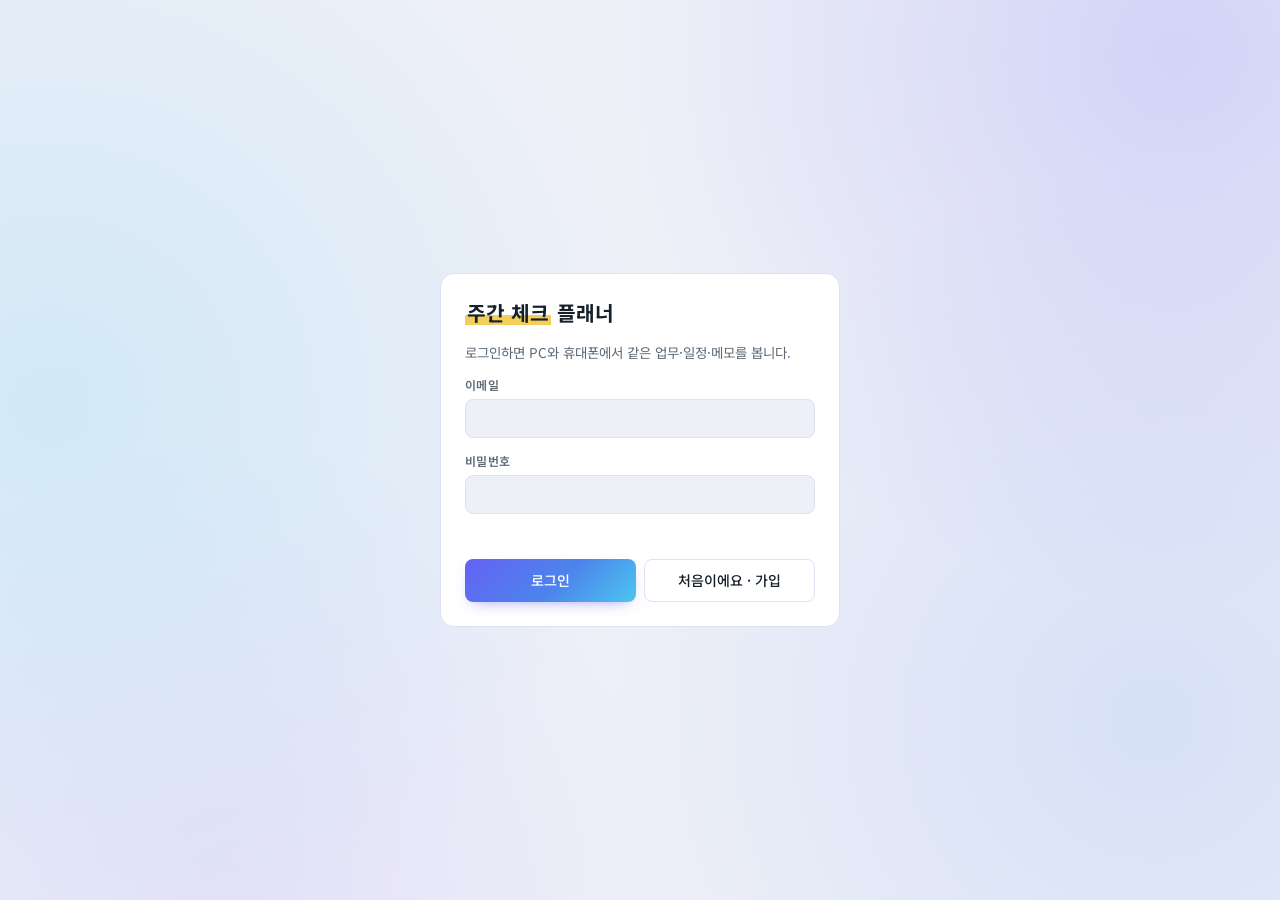
==== commit af87dacf: "Liquid glass look, brand gradient accent, new +/settings icons (v27) - Faint violet/blue/aqua light " ====
--- a/docs/index.html
+++ b/docs/index.html
@@ -62,7 +62,7 @@
     <div class="side-foot">
       <p class="sync-line"><span class="sync-dot js-sync-dot"></span><span class="js-sync-note">불러오는 중…</span></p>
       <button class="iconbtn js-settings" type="button" aria-label="설정" title="설정">
-        <svg viewBox="0 0 24 24" stroke-linecap="round" stroke-linejoin="round"><circle cx="12" cy="12" r="3"/><path d="M19.4 15a1.7 1.7 0 0 0 .3 1.8l.1.1a2 2 0 1 1-2.8 2.8l-.1-.1a1.7 1.7 0 0 0-1.8-.3 1.7 1.7 0 0 0-1 1.5V21a2 2 0 1 1-4 0v-.1a1.7 1.7 0 0 0-1.1-1.5 1.7 1.7 0 0 0-1.8.3l-.1.1a2 2 0 1 1-2.8-2.8l.1-.1a1.7 1.7 0 0 0 .3-1.8 1.7 1.7 0 0 0-1.5-1H3a2 2 0 1 1 0-4h.1a1.7 1.7 0 0 0 1.5-1.1 1.7 1.7 0 0 0-.3-1.8l-.1-.1a2 2 0 1 1 2.8-2.8l.1.1a1.7 1.7 0 0 0 1.8.3H9a1.7 1.7 0 0 0 1-1.5V3a2 2 0 1 1 4 0v.1a1.7 1.7 0 0 0 1 1.5 1.7 1.7 0 0 0 1.8-.3l.1-.1a2 2 0 1 1 2.8 2.8l-.1.1a1.7 1.7 0 0 0-.3 1.8V9a1.7 1.7 0 0 0 1.5 1H21a2 2 0 1 1 0 4h-.1a1.7 1.7 0 0 0-1.5 1z"/></svg>
+        <span class="ic-img ic-gear" aria-hidden="true"></span>
       </button>
     </div>
   </aside>
@@ -73,9 +73,9 @@
         <h1>주간 체크 플래너</h1>
         <p><span class="sync-dot js-sync-dot"></span><span class="js-sync-note">불러오는 중…</span></p>
       </div>
-      <button class="iconbtn js-add" type="button" aria-label="추가" title="추가"><svg viewBox="0 0 24 24" stroke-linecap="round"><path d="M12 5v14M5 12h14"/></svg></button>
-      <button class="iconbtn js-settings" type="button" aria-label="설정">
-        <svg viewBox="0 0 24 24" stroke-linecap="round" stroke-linejoin="round"><circle cx="12" cy="12" r="3"/><path d="M19.4 15a1.7 1.7 0 0 0 .3 1.8l.1.1a2 2 0 1 1-2.8 2.8l-.1-.1a1.7 1.7 0 0 0-1.8-.3 1.7 1.7 0 0 0-1 1.5V21a2 2 0 1 1-4 0v-.1a1.7 1.7 0 0 0-1.1-1.5 1.7 1.7 0 0 0-1.8.3l-.1.1a2 2 0 1 1-2.8-2.8l.1-.1a1.7 1.7 0 0 0 .3-1.8 1.7 1.7 0 0 0-1.5-1H3a2 2 0 1 1 0-4h.1a1.7 1.7 0 0 0 1.5-1.1 1.7 1.7 0 0 0-.3-1.8l-.1-.1a2 2 0 1 1 2.8-2.8l.1.1a1.7 1.7 0 0 0 1.8.3H9a1.7 1.7 0 0 0 1-1.5V3a2 2 0 1 1 4 0v.1a1.7 1.7 0 0 0 1 1.5 1.7 1.7 0 0 0 1.8-.3l.1-.1a2 2 0 1 1 2.8 2.8l-.1.1a1.7 1.7 0 0 0-.3 1.8V9a1.7 1.7 0 0 0 1.5 1H21a2 2 0 1 1 0 4h-.1a1.7 1.7 0 0 0-1.5 1z"/></svg>
+      <button class="iconbtn js-add" type="button" aria-label="추가" title="추가"><span class="ic-img ic-plus" aria-hidden="true"></span></button>
+      <button class="iconbtn js-settings" type="button" aria-label="설정" title="설정">
+        <span class="ic-img ic-gear" aria-hidden="true"></span>
       </button>
     </header>
 
@@ -204,6 +204,7 @@
       <details class="lt-settings">
         <summary>번역 설정</summary>
         <div class="lt-grid">
+          <label>음성 인식<select id="tlStt"><option value="device">기기 내장 (무료, 화자 구분 없음)</option><option value="azure">Azure 화자 자동 구분 (월 5시간 무료)</option></select></label>
           <label>번역 엔진<select id="tlEngine"><option value="google">무료 (키 없음, Google 웹 번역)</option><option value="azure">Azure Translator 무료 키 (월 200만 자)</option></select></label>
           <label>문장 끊는 기준<select id="tlPause"><option value="900">짧게 0.9초</option><option value="1300">보통 1.3초</option><option value="2000">길게 2초</option></select></label>
           <div id="tlAzure" class="lt-azure" hidden>
@@ -214,6 +215,7 @@
           <label class="lt-check"><input type="checkbox" id="tlWake"> 듣는 동안 화면 꺼짐 방지</label>
         </div>
         <p class="quiet">무료 엔진이 막히면 MyMemory(하루 약 5천 자)로 넘어갑니다. 번역 기록과 키는 이 기기에만 저장되고, 메모로 저장한 것만 동기화됩니다. 아이폰은 설정 › Siri › 받아쓰기가 켜져 있어야 합니다.</p>
+        <p class="quiet">번역이 멈추면 바로 아래 버튼으로 진단 기록을 복사해 Claude에게 붙여 넣어 주세요. <button class="linkbtn" id="tlDiag" type="button">진단 기록 복사</button></p>
       </details>
     </section>
   </div>
--- a/docs/styles.css
+++ b/docs/styles.css
@@ -1021,3 +1021,117 @@
   .lt-fs { padding: 4px 8px; flex: none; }
   .lt-log { height: calc(100dvh - 420px - env(safe-area-inset-bottom, 0px) - env(safe-area-inset-top, 0px)); }
 }
+
+.lt-spk { border: 0; border-radius: 999px; padding: 1px 9px; margin-right: 8px; font-size: .74rem; font-weight: 600; color: var(--on-tag); background: var(--tag-blue); cursor: pointer; }
+.lt-spk.s1 { background: var(--tag-orange); } .lt-spk.s2 { background: var(--tag-green); } .lt-spk.s3 { background: var(--tag-violet); }
+.lt-spk.s4 { background: var(--tag-rose); } .lt-spk.s5 { background: var(--tag-teal); }
+
+/* Top-right icons: bare bold outline glyphs (no box), plus in a rounded square, chunky gear */
+.mtop .iconbtn,
+.side-foot .iconbtn.js-settings { width: 40px; height: 40px; border: 0; border-radius: 12px; background: transparent; }
+.mtop .js-add.iconbtn { background: transparent; border: 0; }
+.mtop .iconbtn svg,
+.side-foot .iconbtn.js-settings svg { width: 26px; height: 26px; stroke: var(--ink); stroke-width: 2.1; fill: none; }
+.mtop .js-add.iconbtn svg { stroke: var(--ink); stroke-width: 2.1; }
+.side-foot .iconbtn.js-settings svg { width: 22px; height: 22px; }
+.mtop .iconbtn:hover,
+.side-foot .iconbtn.js-settings:hover { background: var(--hover, rgba(127,127,127,.12)); }
+.mtop .iconbtn:active svg { transform: scale(.92); }
+.mtop .iconbtn svg { transition: transform .12s ease-out; }
+@media (prefers-reduced-motion: reduce) { .mtop .iconbtn svg { transition: none; } }
+/* Icons taken from the user's reference image, used as masks so they follow the ink color in both themes */
+.ic-img { display: block; width: 26px; height: 26px; background: var(--ink); -webkit-mask: var(--ic) center / contain no-repeat; mask: var(--ic) center / contain no-repeat; transition: transform .12s ease-out; }
+.ic-plus { --ic: url(icons/ic-plus.png); }
+.ic-gear { --ic: url(icons/ic-gear.png); }
+.side-foot .ic-img { width: 22px; height: 22px; }
+.mtop .iconbtn:active .ic-img { transform: scale(.92); }
+@media (prefers-reduced-motion: reduce) { .ic-img { transition: none; } }
+
+/* ---------- brand gradient (violet-blue → blue → aqua), replaces the old navy accent ---------- */
+:root {
+  --br-a: #6462f4; --br-b: #4c84ec; --br-c: #4cc6ef;
+  --brand: linear-gradient(135deg, var(--br-a) 0%, var(--br-b) 55%, var(--br-c) 100%);
+  --accent: #5a5cf0; --accent-ink: #ffffff; --soft: #eef0fe;
+  --glow-a: #5fd2f2; --glow-b: #6c6af5;
+  --st-doing: #6462f4; --st-doing2: #4cc6ef;
+}
+@media (prefers-color-scheme: dark) {
+  :root {
+    --br-a: #8b89ff; --br-b: #6ea2ff; --br-c: #78e0fb;
+    --accent: #9d9fff; --accent-ink: #0c0e22; --soft: #22244a;
+    --glow-a: #78e0fb; --glow-b: #8b89ff;
+    --st-doing: #8b89ff; --st-doing2: #78e0fb;
+  }
+}
+/* filled accent surfaces take the gradient */
+.btn.primary, .chip.primary, .send-btn:not(:disabled), .lt-mic,
+.check[aria-pressed="true"], .fchip input:checked,
+.day.is-today .day-label, .tl-day.today span, .mday.today + .mnum, .wc-day.today .wc-num,
+.mrow.drop-before::before, .mrow.drop-after::after {
+  background: var(--brand) border-box; border-color: transparent; color: var(--accent-ink);
+}
+.btn.primary:hover, .chip.primary:hover, .send-btn:not(:disabled):hover { filter: brightness(1.06) saturate(1.05); }
+.btn.primary { box-shadow: 0 6px 16px -8px color-mix(in srgb, var(--br-a) 70%, transparent); }
+.vtabs button[aria-selected="true"] { box-shadow: none; background-image: var(--brand); background-size: 100% 2px; background-repeat: no-repeat; background-position: bottom; }
+.ring-fg { stroke: url(#ringGrad); }
+.side-nav button[aria-current="true"], .side-proj.on, .bottom-nav button[aria-current="true"], .seg button[aria-selected="true"] { color: var(--accent); }
+
+/* ---------- liquid glass: faint brand light behind everything, translucent cards, floating tab bar ---------- */
+:root {
+  --glass: rgba(255,255,255,.28); --glass-in: rgba(255,255,255,.2);
+  --glass-rim: rgba(255,255,255,.75); --glass-hi: rgba(255,255,255,.45);
+  --glass-shadow: 0 14px 34px -16px rgba(58,64,170,.32);
+  --glass-blur: blur(22px) saturate(1.7);
+  --bg-light: radial-gradient(60vmax 60vmax at 92% 6%, rgba(100,98,244,.2), transparent 72%),
+              radial-gradient(64vmax 64vmax at 4% 45%, rgba(76,198,239,.18), transparent 72%),
+              radial-gradient(60vmax 60vmax at 90% 80%, rgba(76,132,236,.15), transparent 72%),
+              radial-gradient(50vmax 50vmax at 18% 100%, rgba(160,120,250,.12), transparent 72%);
+  --bg: #eef0f8;
+}
+@media (prefers-color-scheme: dark) {
+  :root {
+    --glass: rgba(30,36,60,.42); --glass-in: rgba(40,46,74,.32);
+    --glass-rim: rgba(255,255,255,.12); --glass-hi: rgba(255,255,255,.08);
+    --glass-shadow: 0 14px 34px -16px rgba(0,0,0,.6);
+    --bg-light: radial-gradient(60vmax 60vmax at 92% 6%, rgba(100,98,244,.22), transparent 72%),
+                radial-gradient(64vmax 64vmax at 4% 45%, rgba(76,198,239,.14), transparent 72%),
+                radial-gradient(60vmax 60vmax at 90% 80%, rgba(76,132,236,.14), transparent 72%),
+                radial-gradient(50vmax 50vmax at 18% 100%, rgba(160,120,250,.12), transparent 72%);
+    --bg: #0e1120;
+  }
+}
+body { background: var(--bg-light), var(--bg); background-attachment: fixed; }
+
+.widget, .kpi, .pcard, .memo-pane, .bottom-nav, .mtop .iconbtn {
+  background-color: var(--glass);
+  -webkit-backdrop-filter: var(--glass-blur); backdrop-filter: var(--glass-blur);
+  border: 1px solid var(--glass-rim);
+  box-shadow: inset 0 1px 0 var(--glass-hi), var(--glass-shadow);
+}
+.widget, .kpi, .memo-pane { position: relative; border-radius: 22px; }
+.widget::before, .kpi::before {
+  content: ""; position: absolute; inset: 0; border-radius: inherit; pointer-events: none;
+  background: linear-gradient(160deg, var(--glass-hi) 0%, transparent 38%);
+}
+.widget > *, .kpi > * { position: relative; }
+.pcard { border-radius: 22px; }
+.mtop .iconbtn { border-radius: 50%; width: 44px; height: 44px; }
+@media (min-width: 900px) {
+  .side { background: var(--glass); -webkit-backdrop-filter: var(--glass-blur); backdrop-filter: var(--glass-blur); border-right: 1px solid var(--glass-rim); }
+}
+@media (max-width: 899px) {
+  .mainarea { padding-bottom: calc(104px + env(safe-area-inset-bottom, 0px)); }
+  .bottom-nav {
+    left: max(12px, env(safe-area-inset-left, 0px)); right: max(12px, env(safe-area-inset-right, 0px));
+    bottom: calc(10px + env(safe-area-inset-bottom, 0px));
+    border-radius: 28px; padding: 6px; gap: 2px;
+  }
+  .bottom-nav button { border-radius: 22px; padding: 7px 0; }
+  .bottom-nav button[aria-current="true"] { background: var(--brand); color: var(--accent-ink); box-shadow: inset 0 1px 0 rgba(255,255,255,.5), 0 6px 16px -8px color-mix(in srgb, var(--br-a) 70%, transparent); }
+}
+@supports not ((backdrop-filter: blur(1px)) or (-webkit-backdrop-filter: blur(1px))) {
+  .widget, .kpi, .pcard, .memo-pane, .bottom-nav, .mtop .iconbtn, .side { background-color: var(--surface); }
+}
+@media (prefers-reduced-transparency: reduce) {
+  .widget, .kpi, .pcard, .memo-pane, .bottom-nav, .mtop .iconbtn, .side { background-color: var(--surface); -webkit-backdrop-filter: none; backdrop-filter: none; }
+}
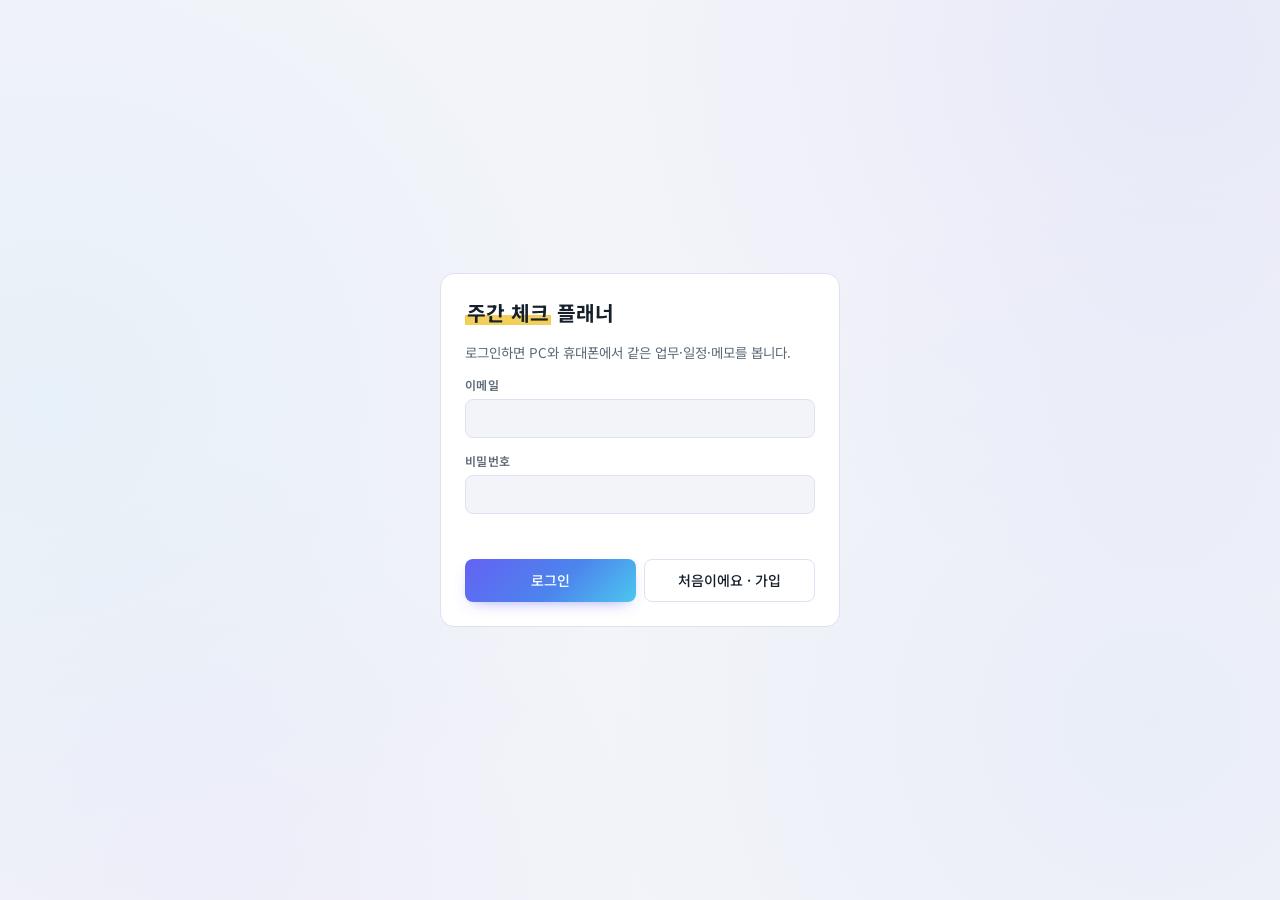
==== commit 08bc9149: "Rename to 4WON'S PLANNER, drop dark mode, softer background (v28) Co-Authored-By: Claude Opus 5.5 <n" ====
--- a/docs/index.html
+++ b/docs/index.html
@@ -3,17 +3,17 @@
 <head>
 <meta charset="utf-8">
 <meta name="viewport" content="width=device-width,initial-scale=1,viewport-fit=cover">
-<title>주간 체크 플래너</title>
+<title>4WON'S PLANNER</title>
 <meta name="description" content="업무·프로젝트·일정·회의 메모를 한곳에서. 마감 전부터 매주 체크리스트에 올라오는 플래너">
-<meta name="theme-color" content="#f2f4f6" media="(prefers-color-scheme: light)">
-<meta name="theme-color" content="#10151a" media="(prefers-color-scheme: dark)">
+<meta name="theme-color" content="#f3f4f9">
+<meta name="color-scheme" content="light">
 <link rel="manifest" href="manifest.webmanifest">
 <link rel="icon" type="image/png" href="icons/icon-192.png">
 <link rel="apple-touch-icon" sizes="180x180" href="icons/apple-touch-icon-v2.png">
 <meta name="apple-mobile-web-app-capable" content="yes">
 <meta name="mobile-web-app-capable" content="yes">
 <meta name="apple-mobile-web-app-status-bar-style" content="default">
-<meta name="apple-mobile-web-app-title" content="체크 플래너">
+<meta name="apple-mobile-web-app-title" content="4WON'S PLANNER">
 <link rel="preconnect" href="https://fonts.googleapis.com">
 <link rel="preconnect" href="https://fonts.gstatic.com" crossorigin>
 <link rel="stylesheet" href="https://fonts.googleapis.com/css2?family=Noto+Sans+KR:wght@400;500;600;700&display=swap">
@@ -43,7 +43,7 @@
 
 <div class="shell" id="main" hidden>
   <aside class="side" aria-label="메뉴">
-    <div class="side-brand"><img src="icons/icon-192.png" alt="" width="28" height="28"><b>주간 체크 플래너</b></div>
+    <div class="side-brand"><img src="icons/icon-192.png" alt="" width="28" height="28"><b>4WON'S PLANNER</b></div>
     <button class="btn primary side-add js-add" type="button">+ 추가</button>
     <nav class="side-nav" aria-label="화면">
       <button type="button" data-view="home"><svg viewBox="0 0 24 24"><path d="M4 11l8-6.5 8 6.5"/><path d="M6 9.5V19h12V9.5"/></svg><span>홈</span></button>
@@ -70,7 +70,7 @@
   <div class="mainarea">
     <header class="mtop">
       <div class="brand">
-        <h1>주간 체크 플래너</h1>
+        <h1>4WON'S PLANNER</h1>
         <p><span class="sync-dot js-sync-dot"></span><span class="js-sync-note">불러오는 중…</span></p>
       </div>
       <button class="iconbtn js-add" type="button" aria-label="추가" title="추가"><span class="ic-img ic-plus" aria-hidden="true"></span></button>
--- a/docs/styles.css
+++ b/docs/styles.css
@@ -14,19 +14,6 @@
   --f-mono: "Noto Sans KR", "Apple SD Gothic Neo", "Malgun Gothic", system-ui, sans-serif; /* one family everywhere; digits use tabular-nums */
   --r: 10px;
   color-scheme: light;
-}
-@media (prefers-color-scheme: dark) {
-  :root {
-    --bg: #10151a; --surface: #172028; --ink: #e5ebf0; --muted: #94a3b1; --line: #2a3641;
-    --accent: #6ea9d9; --accent-ink: #0b1620; --soft: #1d2a35; --mark: #6f5a1a;
-    --late: #f07b64; --late-soft: #3a211c; --ok: #62c38d;
-    --tag-teal: #3fb4bd; --tag-amber: #e0a93a; --tag-rose: #e46a92; --tag-violet: #9b85ea; --tag-slate: #8fa1b3;
-    --tag-blue: #6fa3ec; --tag-green: #69c07f; --tag-orange: #ee8f52; --tag-brown: #c99a78;
-    --on-tag: #0d1419;
-    --st-todo: #7d8a97; --st-doing: #5b98e6; --st-stuck: #e36a5f; --st-done: #3fb487; --on-st: #0b1620;
-    --sat: #79a8e8; --sun: #f08a77;
-    color-scheme: dark;
-  }
 }
 * { box-sizing: border-box; }
 html { -webkit-text-size-adjust: 100%; font-size: 15px; }
@@ -880,20 +867,6 @@
   --tag-brown: #9a6346;  --tag-brown2: #c7807a;
   --tag-slate: #5b6d86;  --tag-slate2: #8c83bf;
 }
-@media (prefers-color-scheme: dark) {
-  :root {
-    --line: #2c3350; --line-strong: #3a4266;
-    --tag-teal: #4cc9d8;   --tag-teal2: #8aa6ff;
-    --tag-blue: #73a6ff;   --tag-blue2: #b39cff;
-    --tag-violet: #a68cff; --tag-violet2: #e08ae6;
-    --tag-rose: #f08ab0;   --tag-rose2: #ffab8c;
-    --tag-orange: #ff9a5c; --tag-orange2: #ffd06a;
-    --tag-amber: #f0b84a;  --tag-amber2: #ff8f86;
-    --tag-green: #5fd39a;  --tag-green2: #6fd6e6;
-    --tag-brown: #d0a084;  --tag-brown2: #eab0a4;
-    --tag-slate: #9aabc0;  --tag-slate2: #b8b0e6;
-  }
-}
 .c-teal { --c2: var(--tag-teal2); } .c-blue { --c2: var(--tag-blue2); } .c-violet { --c2: var(--tag-violet2); }
 .c-rose { --c2: var(--tag-rose2); } .c-orange { --c2: var(--tag-orange2); } .c-amber { --c2: var(--tag-amber2); }
 .c-green { --c2: var(--tag-green2); } .c-brown { --c2: var(--tag-brown2); } .c-slate { --c2: var(--tag-slate2); }
@@ -930,12 +903,6 @@
 :root {
   --st-todo: #98a2c0; --st-doing: #4a7fe8; --st-stuck: #e0527a; --st-done: #1fa38a;
   --st-todo2: #b7b0d6; --st-doing2: #8e6cf0; --st-stuck2: #f08a62; --st-done2: #45b9d0;
-}
-@media (prefers-color-scheme: dark) {
-  :root {
-    --st-todo: #8994b4; --st-doing: #73a6ff; --st-stuck: #f07fa0; --st-done: #4fd1b0;
-    --st-todo2: #a9a2cf; --st-doing2: #b39cff; --st-stuck2: #ffa585; --st-done2: #7ad8ea;
-  }
 }
 .st-todo { --stg: linear-gradient(120deg, var(--st-todo), var(--st-todo2)); }
 .st-doing { --stg: linear-gradient(120deg, var(--st-doing), var(--st-doing2)); }
@@ -1055,14 +1022,6 @@
   --glow-a: #5fd2f2; --glow-b: #6c6af5;
   --st-doing: #6462f4; --st-doing2: #4cc6ef;
 }
-@media (prefers-color-scheme: dark) {
-  :root {
-    --br-a: #8b89ff; --br-b: #6ea2ff; --br-c: #78e0fb;
-    --accent: #9d9fff; --accent-ink: #0c0e22; --soft: #22244a;
-    --glow-a: #78e0fb; --glow-b: #8b89ff;
-    --st-doing: #8b89ff; --st-doing2: #78e0fb;
-  }
-}
 /* filled accent surfaces take the gradient */
 .btn.primary, .chip.primary, .send-btn:not(:disabled), .lt-mic,
 .check[aria-pressed="true"], .fchip input:checked,
@@ -1082,23 +1041,11 @@
   --glass-rim: rgba(255,255,255,.75); --glass-hi: rgba(255,255,255,.45);
   --glass-shadow: 0 14px 34px -16px rgba(58,64,170,.32);
   --glass-blur: blur(22px) saturate(1.7);
-  --bg-light: radial-gradient(60vmax 60vmax at 92% 6%, rgba(100,98,244,.2), transparent 72%),
-              radial-gradient(64vmax 64vmax at 4% 45%, rgba(76,198,239,.18), transparent 72%),
-              radial-gradient(60vmax 60vmax at 90% 80%, rgba(76,132,236,.15), transparent 72%),
-              radial-gradient(50vmax 50vmax at 18% 100%, rgba(160,120,250,.12), transparent 72%);
-  --bg: #eef0f8;
-}
-@media (prefers-color-scheme: dark) {
-  :root {
-    --glass: rgba(30,36,60,.42); --glass-in: rgba(40,46,74,.32);
-    --glass-rim: rgba(255,255,255,.12); --glass-hi: rgba(255,255,255,.08);
-    --glass-shadow: 0 14px 34px -16px rgba(0,0,0,.6);
-    --bg-light: radial-gradient(60vmax 60vmax at 92% 6%, rgba(100,98,244,.22), transparent 72%),
-                radial-gradient(64vmax 64vmax at 4% 45%, rgba(76,198,239,.14), transparent 72%),
-                radial-gradient(60vmax 60vmax at 90% 80%, rgba(76,132,236,.14), transparent 72%),
-                radial-gradient(50vmax 50vmax at 18% 100%, rgba(160,120,250,.12), transparent 72%);
-    --bg: #0e1120;
-  }
+  --bg-light: radial-gradient(60vmax 60vmax at 92% 6%, rgba(100,98,244,.08), transparent 72%),
+              radial-gradient(64vmax 64vmax at 4% 45%, rgba(76,198,239,.07), transparent 72%),
+              radial-gradient(60vmax 60vmax at 90% 80%, rgba(76,132,236,.06), transparent 72%),
+              radial-gradient(50vmax 50vmax at 18% 100%, rgba(160,120,250,.05), transparent 72%);
+  --bg: #f3f4f9;
 }
 body { background: var(--bg-light), var(--bg); background-attachment: fixed; }
 
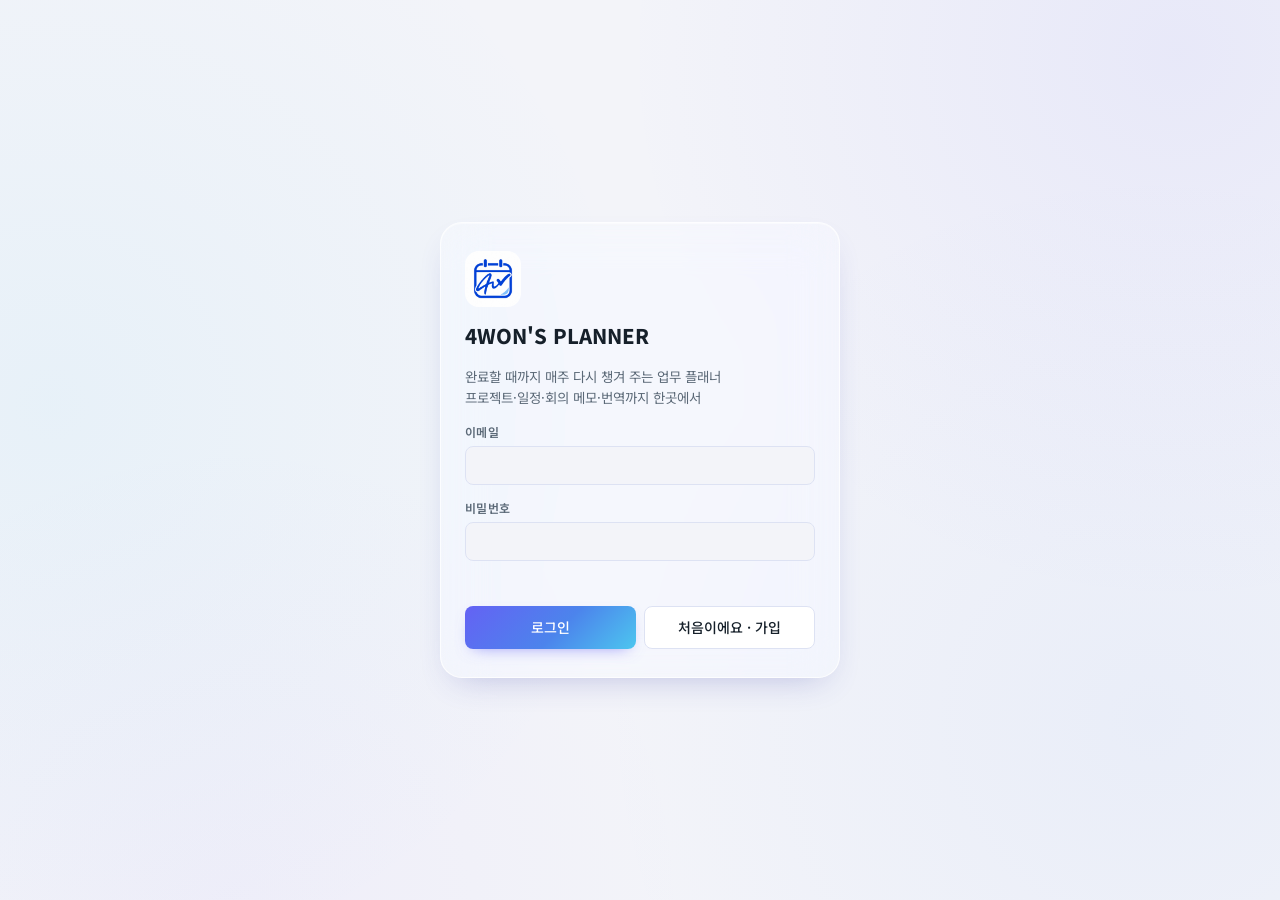
==== commit 3f2a0871: "Login card: logo, 4WON'S PLANNER name and new description (v33) Co-Authored-By: Claude Opus 5.5 <nor" ====
--- a/docs/index.html
+++ b/docs/index.html
@@ -23,8 +23,9 @@
 
 <section class="auth" id="auth" hidden>
   <form class="auth-card" id="authForm" novalidate>
-    <h1><span class="hl">주간 체크</span> 플래너</h1>
-    <p>로그인하면 PC와 휴대폰에서 같은 업무·일정·메모를 봅니다.</p>
+    <img src="icons/icon-192.png" alt="" width="56" height="56">
+    <h1>4WON'S PLANNER</h1>
+    <p>완료할 때까지 매주 다시 챙겨 주는 업무 플래너<br>프로젝트·일정·회의 메모·번역까지 한곳에서</p>
     <div class="field">
       <label for="a-email">이메일</label>
       <input type="email" id="a-email" autocomplete="username" required>
--- a/docs/styles.css
+++ b/docs/styles.css
@@ -681,9 +681,10 @@
 /* ---------- sheet close button ---------- */
 dialog { position: fixed; }
 .sheet-x { position: absolute; top: 12px; right: 12px; width: 34px; height: 34px; border-radius: 50%; border: 0; background: transparent; display: grid; place-items: center; z-index: 2; color: var(--muted); }
-.sheet-x:hover { background: var(--soft); color: var(--ink); }
+@media (hover: hover) { .sheet-x:hover { color: var(--ink); } }
 .sheet-x svg { width: 18px; height: 18px; fill: none; stroke: currentColor; stroke-width: 2; stroke-linecap: round; }
-.sheet-x:focus:not(:focus-visible) { outline: none; }
+.sheet-x:focus { outline: none; }
+.sheet-x:focus-visible { color: var(--accent); }
 .ed > h2, .wxd > h2 { padding-right: 40px; }
 
 /* ---------- status sections, hashtags, board cards ---------- */
@@ -1001,7 +1002,6 @@
 .side-foot .iconbtn.js-settings svg { width: 26px; height: 26px; stroke: var(--ink); stroke-width: 2.1; fill: none; }
 .mtop .js-add.iconbtn svg { stroke: var(--ink); stroke-width: 2.1; }
 .side-foot .iconbtn.js-settings svg { width: 22px; height: 22px; }
-.mtop .iconbtn:hover,
 .side-foot .iconbtn.js-settings:hover { background: var(--hover, rgba(127,127,127,.12)); }
 .mtop .iconbtn:active svg { transform: scale(.92); }
 .mtop .iconbtn svg { transition: transform .12s ease-out; }
@@ -1049,7 +1049,7 @@
 }
 body { background: var(--bg-light), var(--bg); background-attachment: fixed; }
 
-.widget, .kpi, .pcard, .memo-pane, .bottom-nav, .mtop .iconbtn {
+.widget, .kpi, .pcard, .memo-pane, .bottom-nav {
   background-color: var(--glass);
   -webkit-backdrop-filter: var(--glass-blur); backdrop-filter: var(--glass-blur);
   border: 1px solid var(--glass-rim);
@@ -1062,7 +1062,7 @@
 }
 .widget > *, .kpi > * { position: relative; }
 .pcard { border-radius: 22px; }
-.mtop .iconbtn { border-radius: 50%; width: 44px; height: 44px; }
+.mtop .iconbtn { width: 44px; height: 44px; background: transparent; border: 0; box-shadow: none; }
 @media (min-width: 900px) {
   .side { background: var(--glass); -webkit-backdrop-filter: var(--glass-blur); backdrop-filter: var(--glass-blur); border-right: 1px solid var(--glass-rim); }
 }
@@ -1077,8 +1077,28 @@
   .bottom-nav button[aria-current="true"] { background: var(--brand); color: var(--accent-ink); box-shadow: inset 0 1px 0 rgba(255,255,255,.5), 0 6px 16px -8px color-mix(in srgb, var(--br-a) 70%, transparent); }
 }
 @supports not ((backdrop-filter: blur(1px)) or (-webkit-backdrop-filter: blur(1px))) {
-  .widget, .kpi, .pcard, .memo-pane, .bottom-nav, .mtop .iconbtn, .side { background-color: var(--surface); }
+  .widget, .kpi, .pcard, .memo-pane, .bottom-nav, .side { background-color: var(--surface); }
 }
 @media (prefers-reduced-transparency: reduce) {
-  .widget, .kpi, .pcard, .memo-pane, .bottom-nav, .mtop .iconbtn, .side { background-color: var(--surface); -webkit-backdrop-filter: none; backdrop-filter: none; }
-}
+  .widget, .kpi, .pcard, .memo-pane, .bottom-nav, .side { background-color: var(--surface); -webkit-backdrop-filter: none; backdrop-filter: none; }
+}
+
+/* memo header: keep the delete button in place when it arms */
+.memo-head { flex-wrap: nowrap; }
+.memo-head .memo-title { flex: 1 1 0; }
+.memo-head select { flex: 0 1 auto; min-width: 0; }
+.memo-head #memoDelete { flex: none; white-space: nowrap; }
+
+/* board: long hashtags must not widen the column */
+.col { grid-template-columns: minmax(0, 1fr); }
+.card { min-width: 0; }
+.card .row-meta > * { min-width: 0; max-width: 100%; }
+.card .tag { overflow: hidden; text-overflow: ellipsis; }
+
+/* login card: logo + name, glass like the English app */
+.auth-card { position: relative; border-radius: 22px; background-color: var(--glass); -webkit-backdrop-filter: var(--glass-blur); backdrop-filter: var(--glass-blur); border: 1px solid var(--glass-rim); box-shadow: inset 0 1px 0 var(--glass-hi), var(--glass-shadow); padding: 28px 24px; }
+.auth-card img { border-radius: 14px; }
+.auth-card h1 { font-size: 1.35rem; font-weight: 800; }
+.auth-card > p { line-height: 1.6; }
+@supports not ((backdrop-filter: blur(1px)) or (-webkit-backdrop-filter: blur(1px))) { .auth-card { background-color: var(--surface); } }
+@media (prefers-reduced-transparency: reduce) { .auth-card { background-color: var(--surface); -webkit-backdrop-filter: none; backdrop-filter: none; } }
